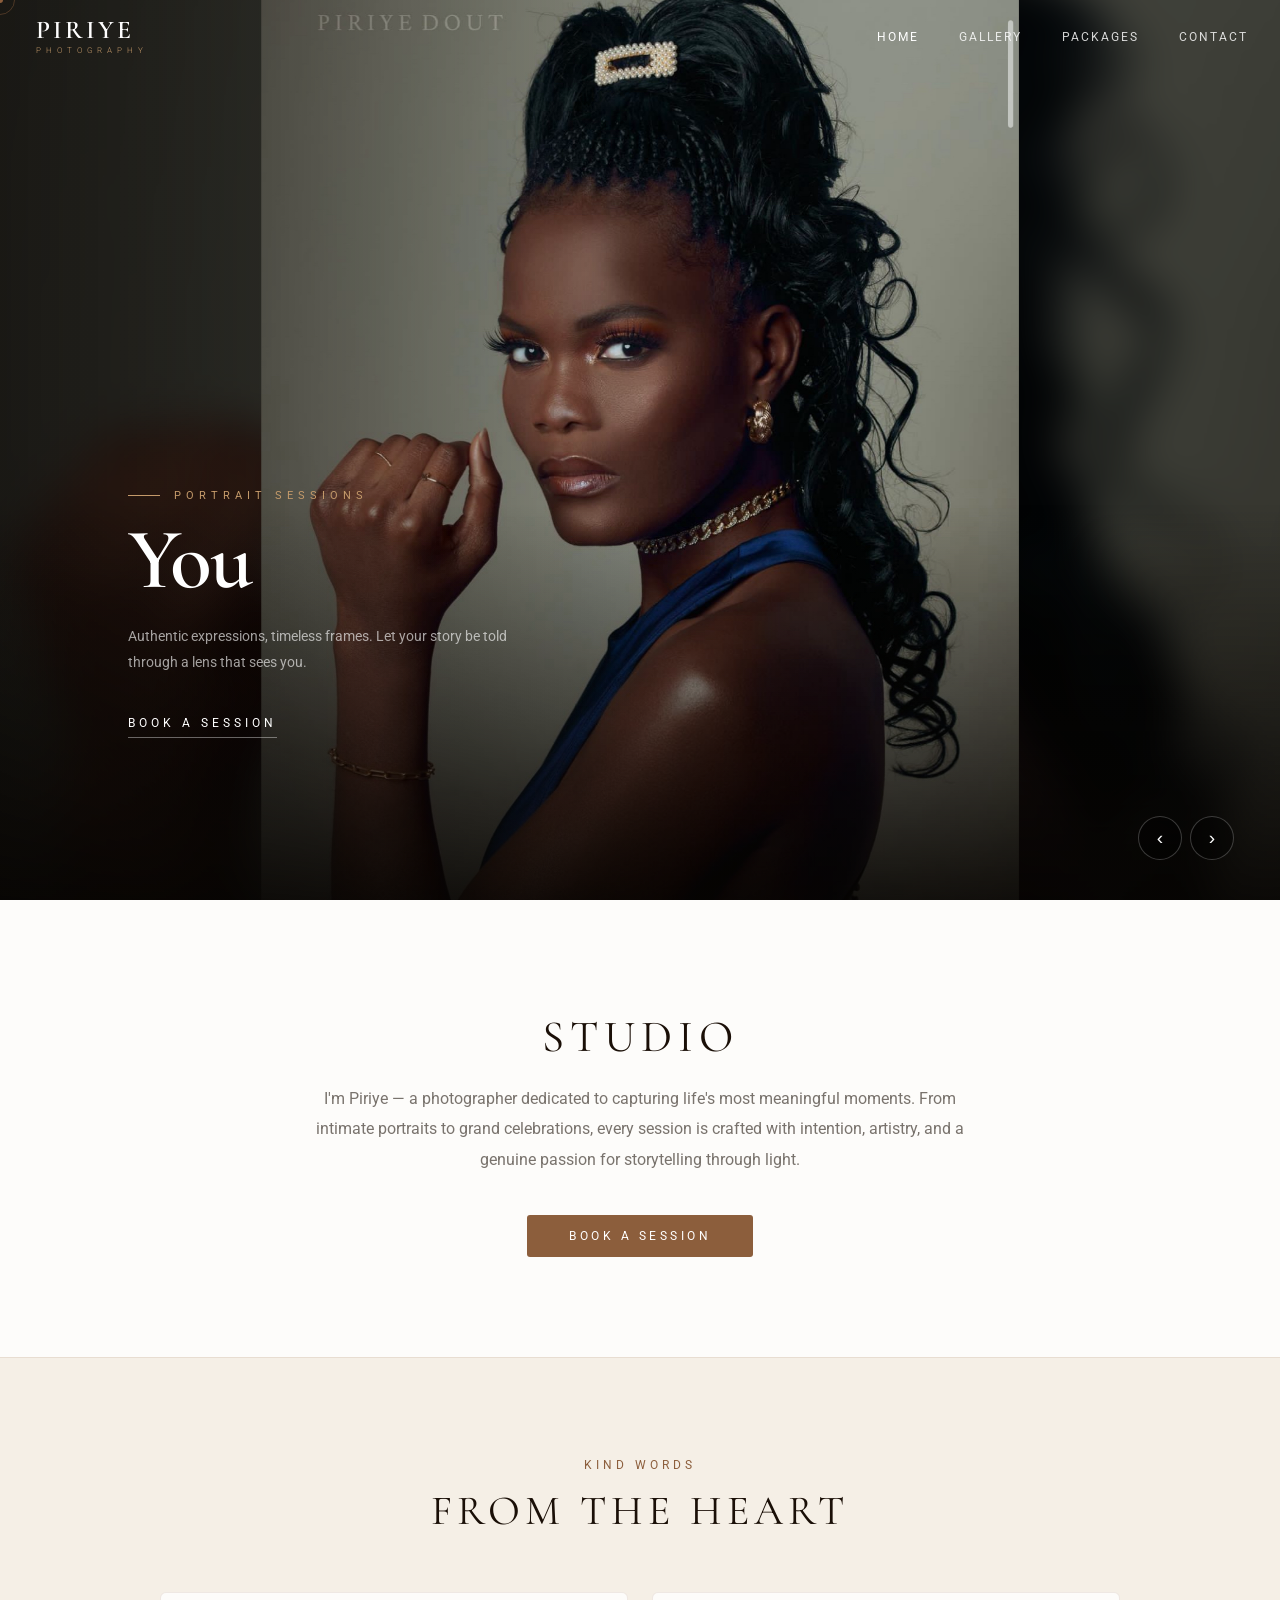
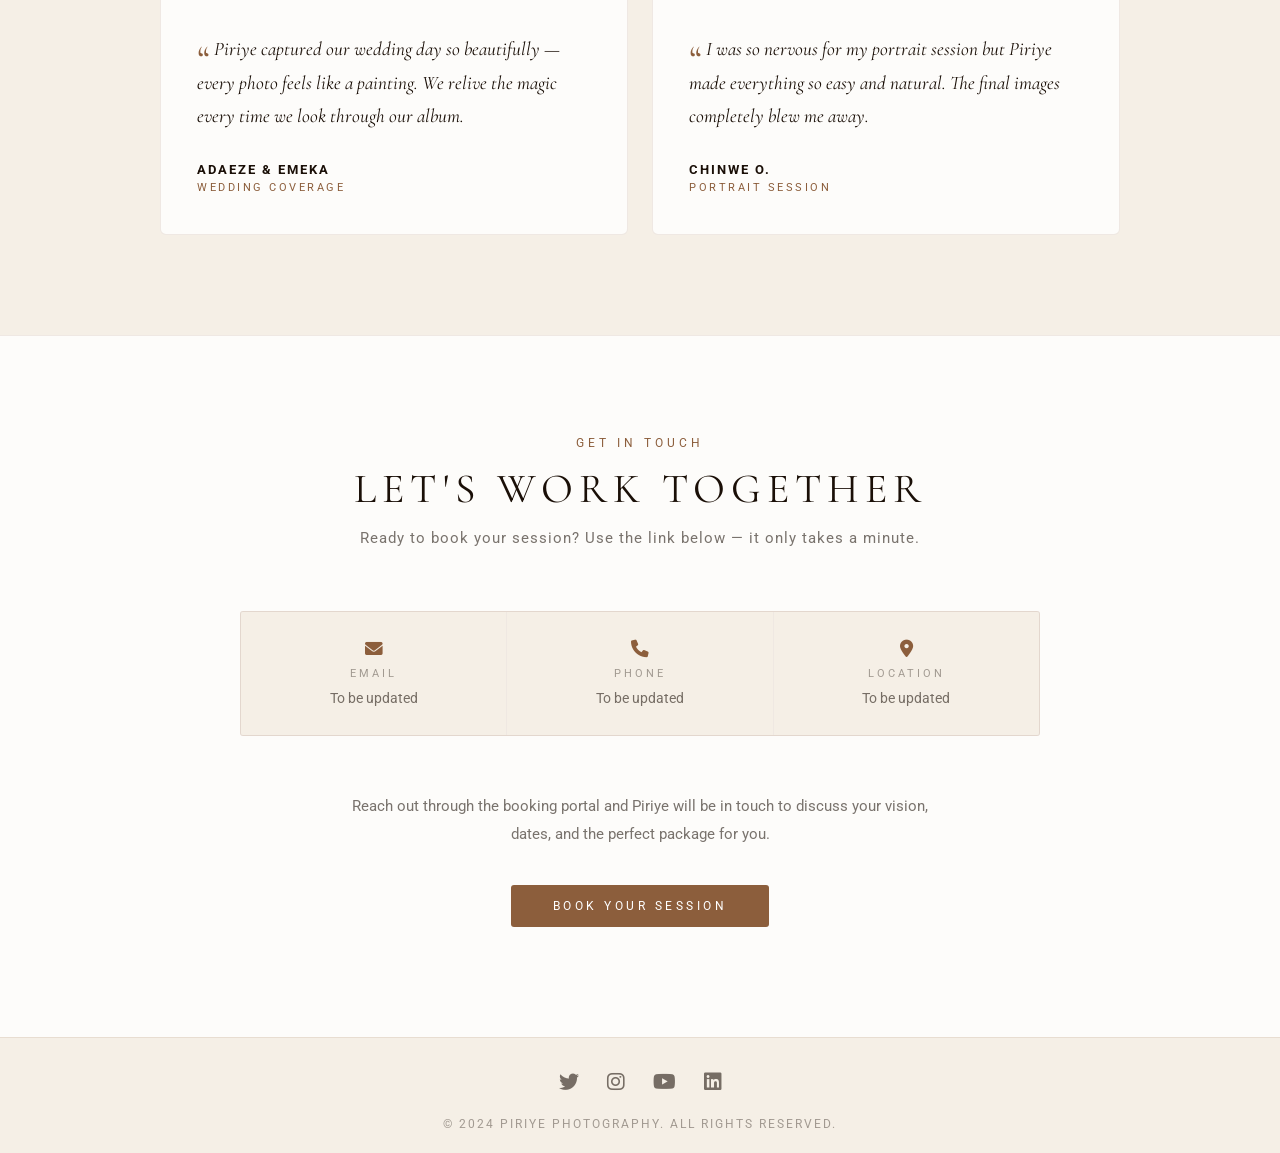
==== index.html @ 3b5cd771 "Slider: visible blurred bg, Ken Burns zoom, smoother cross-dissolve" ====
<!DOCTYPE html>
<html lang="en">
<head>
    <meta charset="UTF-8">
    <meta name="viewport" content="width=device-width, initial-scale=1.0">
    <title>Piriye Photography</title>
    <link rel="preconnect" href="https://fonts.googleapis.com">
    <link rel="stylesheet" href="https://fonts.googleapis.com/css2?family=Cormorant+Garamond:wght@300;400;600&family=Roboto:wght@300;400;700&display=swap">
    <link rel="stylesheet" href="https://cdnjs.cloudflare.com/ajax/libs/font-awesome/6.0.0-beta3/css/all.min.css">
    <link rel="stylesheet" href="base.css?v=9">
    <link rel="stylesheet" href="home.css?v=9">
</head>
<body>

    <!-- Premium experience elements -->
    <div id="page-loader" class="page-loader">
        <div class="loader-logo">
            <span class="loader-name">Piriye</span>
            <span class="loader-tagline">Photography</span>
        </div>
        <div class="loader-line"><div class="loader-line-fill"></div></div>
    </div>
    <div id="cursor-dot" class="cursor-dot"></div>
    <div id="cursor-ring" class="cursor-ring"></div>
    <div id="scroll-progress" class="scroll-progress"></div>

    <!-- Navbar -->
    <nav class="navbar" id="navbar">
        <ul class="sidebar">
            <li><a href="#" id="close-sidebar"><svg xmlns="http://www.w3.org/2000/svg" height="22px" viewBox="0 -960 960 960" width="22px" fill="currentColor"><path d="m256-200-56-56 224-224-224-224 56-56 224 224 224-224 56 56-224 224 224 224-56 56-224-224-224 224Z"/></svg></a></li>
            <li><a href="index.html">Home</a></li>
            <li><a href="gallery.html">Gallery</a></li>
            <li><a href="investment.html">Packages</a></li>
            <li><a href="#contact">Contact</a></li>
        </ul>
        <ul>
            <li>
                <a href="index.html" class="nav-logo">
                    <span class="logo-name">Piriye</span>
                    <span class="logo-sub">Photography</span>
                </a>
            </li>
            <li class="hideOnMobile"><a href="index.html" class="active-link">Home</a></li>
            <li class="hideOnMobile"><a href="gallery.html">Gallery</a></li>
            <li class="hideOnMobile"><a href="investment.html">Packages</a></li>
            <li class="hideOnMobile"><a href="#contact">Contact</a></li>
            <li class="menu-button">
                <a href="#" id="toggle-sidebar"><svg xmlns="http://www.w3.org/2000/svg" height="22px" viewBox="0 -960 960 960" width="22px" fill="currentColor"><path d="M120-240v-80h720v80H120Zm0-200v-80h720v80H120Zm0-200v-80h720v80H120Z"/></svg></a>
            </li>
        </ul>
    </nav>

    <!-- Hero Slider -->
    <div class="slider">
        <div class="list">

            <div class="item active">
                <img src="media/Piriye Shot.png" alt="Portrait Photography">
                <div class="content">
                    <span class="slide-tag">Portrait Sessions</span>
                    <h2>You</h2>
                    <p class="slide-desc">Authentic expressions, timeless frames. Let your story be told through a lens that sees you.</p>
                    <a href="https://piriyeco.hbportal.co/public/book-now/1-booknow" target="_blank" class="slide-cta">Book a Session</a>
                </div>
            </div>

            <div class="item">
                <img src="media/Piriye Shot.png" alt="Wedding Photography">
                <div class="content">
                    <span class="slide-tag">Wedding Coverage</span>
                    <h2>Love</h2>
                    <p class="slide-desc">Your love story, beautifully preserved. Every glance, every tear, every laugh — forever yours.</p>
                    <a href="https://piriyeco.hbportal.co/public/book-now/1-booknow" target="_blank" class="slide-cta">View Packages</a>
                </div>
            </div>

            <div class="item">
                <img src="media/Piriye Shot.png" alt="Engagement Photography">
                <div class="content">
                    <span class="slide-tag">Engagement Shoots</span>
                    <h2>Us</h2>
                    <p class="slide-desc">Celebrate your next chapter before the big day with a shoot that captures your connection.</p>
                    <a href="https://piriyeco.hbportal.co/public/book-now/1-booknow" target="_blank" class="slide-cta">View Packages</a>
                </div>
            </div>

            <div class="item">
                <img src="media/doyin-birthday.jpg" alt="Event Photography">
                <div class="content">
                    <span class="slide-tag">Event Coverage</span>
                    <h2>Live</h2>
                    <p class="slide-desc">Every special moment captured and preserved. Relive the energy of your most important events.</p>
                    <a href="https://piriyeco.hbportal.co/public/book-now/1-booknow" target="_blank" class="slide-cta">View Packages</a>
                </div>
            </div>

            <div class="item">
                <img src="media/Piriye Shot.png" alt="Content Creation">
                <div class="content">
                    <span class="slide-tag">Content Creation</span>
                    <h2>Create</h2>
                    <p class="slide-desc">Elevate your brand with stunning visuals that stop the scroll and tell your story.</p>
                    <a href="https://piriyeco.hbportal.co/public/book-now/1-booknow" target="_blank" class="slide-cta">View Packages</a>
                </div>
            </div>

        </div>

        <div class="arrows">
            <button id="prev">&#8249;</button>
            <button id="next">&#8250;</button>
        </div>
    </div>

    <!-- Intro Section -->
    <section class="intro-section">
        <div class="intro-content reveal">
            <h1>Studio</h1>
            <p>
                I'm Piriye — a photographer dedicated to capturing life's most meaningful moments.
                From intimate portraits to grand celebrations, every session is crafted with intention,
                artistry, and a genuine passion for storytelling through light.
            </p>
            <a href="https://piriyeco.hbportal.co/public/book-now/1-booknow" target="_blank" class="cta-btn">Book a Session</a>
        </div>
    </section>

    <!-- Testimonials -->
    <section class="testimonials-section">
        <span class="section-label">Kind Words</span>
        <h2>From the Heart</h2>
        <div class="testimonials-grid">
            <blockquote class="testimonial-card reveal" data-delay="0">
                <p>Piriye captured our wedding day so beautifully — every photo feels like a painting. We relive the magic every time we look through our album.</p>
                <footer>
                    <span class="t-name">Adaeze &amp; Emeka</span>
                    <span class="t-type">Wedding Coverage</span>
                </footer>
            </blockquote>
            <blockquote class="testimonial-card reveal" data-delay="0.12">
                <p>I was so nervous for my portrait session but Piriye made everything so easy and natural. The final images completely blew me away.</p>
                <footer>
                    <span class="t-name">Chinwe O.</span>
                    <span class="t-type">Portrait Session</span>
                </footer>
            </blockquote>
        </div>
    </section>

    <!-- Contact / Booking Section -->
    <section id="contact">
        <div class="contact-header reveal">
            <span class="section-label">Get in touch</span>
            <h2>Let's Work Together</h2>
            <p>Ready to book your session? Use the link below — it only takes a minute.</p>
        </div>

        <div class="contact-info-row">
            <div class="contact-info-card reveal" data-delay="0">
                <i class="fas fa-envelope"></i>
                <h4>Email</h4>
                <p>To be updated</p>
            </div>
            <div class="contact-info-card reveal" data-delay="0.1">
                <i class="fas fa-phone"></i>
                <h4>Phone</h4>
                <p>To be updated</p>
            </div>
            <div class="contact-info-card reveal" data-delay="0.2">
                <i class="fas fa-map-marker-alt"></i>
                <h4>Location</h4>
                <p>To be updated</p>
            </div>
        </div>

        <div class="booking-cta reveal" data-delay="0.1">
            <p>Reach out through the booking portal and Piriye will be in touch to discuss your vision, dates, and the perfect package for you.</p>
            <a href="https://piriyeco.hbportal.co/public/book-now/1-booknow" target="_blank" class="cta-btn">Book Your Session</a>
        </div>
    </section>

    <!-- Footer -->
    <div class="footer-container">
        <div class="social-media">
            <a href="https://twitter.com" target="_blank" class="social-icon"><i class="fab fa-twitter"></i></a>
            <a href="https://instagram.com" target="_blank" class="social-icon"><i class="fab fa-instagram"></i></a>
            <a href="https://youtube.com" target="_blank" class="social-icon"><i class="fab fa-youtube"></i></a>
            <a href="https://linkedin.com" target="_blank" class="social-icon"><i class="fab fa-linkedin"></i></a>
        </div>
        <p>&copy; 2024 Piriye Photography. All rights reserved.</p>
    </div>

    <a href="#" class="back-to-top" id="back-to-top"><i class="fas fa-chevron-up"></i></a>

    <script src="script.js"></script>
    <script src="experience.js?v=2"></script>
    <script>
        document.getElementById('toggle-sidebar').addEventListener('click', () => {
            document.querySelector('.sidebar').style.display = 'flex';
        });
        document.getElementById('close-sidebar').addEventListener('click', () => {
            document.querySelector('.sidebar').style.display = 'none';
        });
    </script>
</body>
</html>
---- base.css ----
/* ══════════════════════════════════════
   BASE.CSS — Piriye Photography
   Shared design system for all pages
   ══════════════════════════════════════ */

:root {
  --bg:            #FDFCFA;
  --bg-raised:     #F5EFE6;
  --bg-surface:    #EDE4D4;
  --accent:        #8C5E3C;
  --accent-light:  #C49A6A;
  --accent-glow:   rgba(140, 94, 60, 0.10);
  --accent-border: rgba(140, 94, 60, 0.28);
  --accent-hover:  rgba(140, 94, 60, 0.14);
  --text:          #1A0F07;
  --text-muted:    rgba(26, 15, 7, 0.58);
  --text-dim:      rgba(26, 15, 7, 0.38);
  --border-subtle: rgba(140, 94, 60, 0.12);
  --font-body:     'Roboto', sans-serif;
  --font-head:     'Cormorant Garamond', Georgia, serif;
  --nav-h:         72px;
  --radius:        3px;
  --transition:    0.25s ease;
}

/* ── Reset ── */
*, *::before, *::after { box-sizing: border-box; }

body {
  margin: 0;
  padding: 0;
  font-family: var(--font-body);
  background-color: var(--bg);
  color: var(--text);
  min-height: 100vh;
  overflow-x: hidden;
}

/* ── Typography ── */
h1, h2 {
  font-family: var(--font-head);
  font-weight: 400;
  letter-spacing: 0.04em;
  color: var(--text);
  margin: 0;
}

h3, h4 {
  font-family: var(--font-body);
  font-weight: 700;
  color: var(--text);
  margin: 0;
}

/* ── Navbar ── */
.navbar {
  display: flex;
  align-items: center;
  justify-content: space-between;
  position: fixed;
  top: 0;
  left: 0;
  right: 0;
  height: var(--nav-h);
  z-index: 1000;
  padding: 0 12px;
  transition: background var(--transition), box-shadow var(--transition);
}

/* Transparent by default (home hero) — cream on scroll or inner pages */
.navbar.dark,
.navbar.scrolled {
  background: rgba(253, 252, 250, 0.96);
  backdrop-filter: blur(14px);
  -webkit-backdrop-filter: blur(14px);
  box-shadow: 0 1px 0 var(--border-subtle);
}

nav ul {
  list-style: none;
  margin: 0;
  padding: 0;
  display: flex;
  align-items: center;
  width: 100%;
  justify-content: flex-end;
}

nav li {
  height: var(--nav-h);
  display: flex;
  align-items: center;
}

nav li:first-child {
  margin-right: auto;
}

/* Nav links: white over hero, dark on cream navbar */
nav a {
  display: flex;
  align-items: center;
  height: var(--nav-h);
  padding: 0 20px;
  text-decoration: none;
  color: rgba(255, 255, 255, 0.82);
  font-size: 0.78em;
  letter-spacing: 2px;
  text-transform: uppercase;
  transition: color var(--transition);
}

nav a:hover,
nav a.active-link {
  color: white;
}

.navbar.dark a,
.navbar.scrolled a {
  color: rgba(26, 15, 7, 0.60);
}

.navbar.dark a:hover,
.navbar.dark a.active-link,
.navbar.scrolled a:hover,
.navbar.scrolled a.active-link {
  color: var(--accent);
}

/* Logo — white over hero, dark on cream */
.nav-logo {
  display: flex !important;
  flex-direction: column !important;
  align-items: flex-start !important;
  height: var(--nav-h) !important;
  justify-content: center !important;
  padding: 0 24px !important;
  text-transform: none !important;
  letter-spacing: 0 !important;
  color: white !important;
  font-size: 1rem !important;
}

.navbar.dark .nav-logo,
.navbar.scrolled .nav-logo {
  color: var(--text) !important;
}

.nav-logo:hover {
  color: white !important;
}

.navbar.dark .nav-logo:hover,
.navbar.scrolled .nav-logo:hover {
  color: var(--text) !important;
}

.logo-name {
  font-family: var(--font-head);
  font-size: 1.6em;
  font-weight: 600;
  letter-spacing: 3px;
  text-transform: uppercase;
  line-height: 1;
  color: inherit;
}

.logo-sub {
  font-family: var(--font-body);
  font-size: 0.52em;
  letter-spacing: 5px;
  text-transform: uppercase;
  color: var(--accent-light);
  margin-top: 3px;
  font-weight: 300;
}

.navbar.dark .logo-sub,
.navbar.scrolled .logo-sub {
  color: var(--accent);
}

/* Hamburger: white over hero, dark on cream */
.menu-button a { color: rgba(255, 255, 255, 0.85); }
.navbar.dark .menu-button a,
.navbar.scrolled .menu-button a { color: var(--text); }

/* ── Mobile Sidebar ── */
.sidebar {
  position: fixed;
  top: 0;
  right: 0;
  height: 100vh;
  width: 260px;
  z-index: 1999;
  background: rgba(253, 252, 250, 0.98);
  backdrop-filter: blur(20px);
  -webkit-backdrop-filter: blur(20px);
  border-left: 1px solid var(--border-subtle);
  display: none;
  flex-direction: column;
  align-items: flex-start;
  justify-content: flex-start;
  padding-top: 8px;
}

.sidebar li {
  width: 100%;
  height: auto;
}

/* Sidebar links always dark (cream bg) */
.navbar .sidebar a {
  height: 54px;
  width: 100%;
  border-bottom: 1px solid var(--border-subtle);
  font-size: 0.82em;
  color: rgba(26, 15, 7, 0.65) !important;
}

.navbar .sidebar a:hover {
  color: var(--accent) !important;
}

.menu-button { display: none; }

@media (max-width: 800px) {
  .hideOnMobile { display: none; }
  .menu-button { display: flex; }
}

@media (max-width: 420px) {
  .sidebar { width: 100%; }
}

/* ── Footer ── */
.footer-container {
  display: flex;
  flex-direction: column;
  align-items: center;
  padding: 32px 20px 22px;
  background: var(--bg-raised);
  border-top: 1px solid var(--border-subtle);
  text-align: center;
}

.social-media {
  display: flex;
  gap: 28px;
  margin-bottom: 22px;
}

.social-icon {
  color: var(--text-muted);
  font-size: 1.25em;
  text-decoration: none;
  transition: color var(--transition), transform var(--transition);
}

.social-icon:hover {
  color: var(--accent);
  transform: translateY(-3px);
}

.footer-container > p {
  color: var(--text-dim);
  font-size: 0.78em;
  letter-spacing: 2px;
  text-transform: uppercase;
  margin: 0;
}

/* ── Back to Top ── */
.back-to-top {
  position: fixed;
  bottom: 28px;
  right: 28px;
  width: 42px;
  height: 42px;
  background: var(--accent);
  color: white;
  border-radius: 50%;
  display: flex;
  align-items: center;
  justify-content: center;
  font-size: 0.9em;
  text-decoration: none;
  opacity: 0;
  visibility: hidden;
  transition: opacity var(--transition), visibility var(--transition), background var(--transition), transform var(--transition);
  z-index: 500;
}

.back-to-top.show {
  opacity: 1;
  visibility: visible;
}

.back-to-top:hover {
  background: #6B4428;
  transform: translateY(-3px);
}

/* ── CTA Button ── */
.cta-btn {
  display: inline-block;
  padding: 14px 42px;
  background: var(--accent);
  color: white;
  text-decoration: none;
  font-family: var(--font-body);
  font-size: 0.75em;
  letter-spacing: 3.5px;
  text-transform: uppercase;
  border-radius: var(--radius);
  transition: background var(--transition), transform var(--transition);
  border: none;
  cursor: pointer;
}

.cta-btn:hover {
  background: #6B4428;
  transform: translateY(-2px);
}

/* ══════════════════════════════════════
   PREMIUM EXPERIENCE STYLES
   ══════════════════════════════════════ */

/* ── Page Loader ── */
.page-loader {
  position: fixed;
  inset: 0;
  background: var(--bg);
  z-index: 99999;
  display: flex;
  flex-direction: column;
  align-items: center;
  justify-content: center;
  gap: 22px;
  transition: opacity 0.6s ease, visibility 0.6s ease;
}

.page-loader.done {
  opacity: 0;
  visibility: hidden;
}

.loader-logo {
  display: flex;
  flex-direction: column;
  align-items: center;
  gap: 7px;
}

.loader-name {
  font-family: var(--font-head);
  font-size: 2.4em;
  font-weight: 600;
  letter-spacing: 8px;
  text-transform: uppercase;
  color: var(--text);
  opacity: 0;
  animation: loaderFade 0.5s ease forwards;
}

.loader-tagline {
  font-family: var(--font-body);
  font-size: 0.6em;
  letter-spacing: 8px;
  text-transform: uppercase;
  color: var(--accent);
  font-weight: 300;
  opacity: 0;
  animation: loaderFade 0.5s ease 0.12s forwards;
}

.loader-line {
  width: 56px;
  height: 1px;
  background: var(--border-subtle);
  overflow: hidden;
}

.loader-line-fill {
  height: 100%;
  width: 0;
  background: var(--accent);
  animation: loaderFill 0.45s ease 0.15s forwards;
}

@keyframes loaderFade {
  to { opacity: 1; }
}

@keyframes loaderFill {
  to { width: 100%; }
}

/* ── Scroll Progress Bar ── */
.scroll-progress {
  position: fixed;
  top: 0;
  left: 0;
  right: 0;
  height: 2px;
  background: var(--accent);
  transform-origin: left;
  transform: scaleX(0);
  z-index: 10001;
  pointer-events: none;
}

/* ── Custom Cursor ── */
@media (pointer: fine) {
  body { cursor: none; }
}

.cursor-dot,
.cursor-ring {
  position: fixed;
  top: 0;
  left: 0;
  border-radius: 50%;
  pointer-events: none;
  display: none;
  transform: translate(-50%, -50%);
}

@media (pointer: fine) {
  .cursor-dot,
  .cursor-ring { display: block; }
}

.cursor-dot {
  width: 6px;
  height: 6px;
  background: var(--accent);
  z-index: 99991;
  transition: opacity 0.2s ease;
}

.cursor-dot.dimmed { opacity: 0; }

.cursor-ring {
  width: 30px;
  height: 30px;
  border: 1.5px solid var(--accent);
  opacity: 0.45;
  z-index: 99990;
  transition: width 0.3s ease, height 0.3s ease, opacity 0.3s ease;
}

.cursor-ring.expanded {
  width: 52px;
  height: 52px;
  opacity: 0.25;
}

/* ── Scroll Reveal ── */
.reveal {
  opacity: 0;
  transform: translateY(26px);
  transition: opacity 0.75s ease, transform 0.75s ease;
}

.reveal.visible {
  opacity: 1;
  transform: translateY(0);
}

/* Hero content fade-in after loader (inner pages) */
.page-ready .hero-fade {
  opacity: 1;
  transform: translateY(0);
}

.hero-fade {
  opacity: 0;
  transform: translateY(16px);
  transition: opacity 0.7s ease, transform 0.7s ease;
}

.hero-fade:nth-child(2) { transition-delay: 0.1s; }
.hero-fade:nth-child(3) { transition-delay: 0.2s; }

/* Reduced motion overrides */
@media (prefers-reduced-motion: reduce) {
  .reveal, .reveal.visible,
  .hero-fade, .page-ready .hero-fade {
    opacity: 1;
    transform: none;
    transition: none;
    animation: none;
  }
  .page-loader { display: none !important; }
  .cursor-dot, .cursor-ring { display: none !important; }
  body { cursor: auto !important; }
}

/* ── Section Label ── */
.section-label {
  display: block;
  font-size: 0.72em;
  letter-spacing: 4px;
  text-transform: uppercase;
  color: var(--accent);
  margin-bottom: 14px;
}
---- home.css ----
/* ══════════════════════════════════════
   HOME.CSS — page-specific styles only
   Requires base.css to be loaded first
   ══════════════════════════════════════ */

/* ── Hero Slider ── */
.slider {
  position: relative;
  height: 100vh;
  background: #111;
}

.slider .list .item {
  position: absolute;
  inset: 0;
  overflow: hidden;
  opacity: 0;
  transition: opacity 1.1s ease;
  background: #100a06;
}

/* Blurred background — filled from JS via --slide-img custom property */
.slider .list .item::before {
  content: '';
  position: absolute;
  inset: -6%;
  background: var(--slide-img, none) center / cover no-repeat;
  filter: blur(22px) brightness(0.45) saturate(1.2);
  z-index: 0;
}

.slider .list .item img {
  width: 100%;
  height: 100%;
  object-fit: contain;    /* show full photo — no cropping */
  object-position: center center;
  position: relative;
  z-index: 1;
}

/* Gradient over the image for text legibility */
.slider .list .item::after {
  content: '';
  position: absolute;
  inset: 0;
  background:
    linear-gradient(to top,  rgba(6,4,2,0.88) 0%,  rgba(6,4,2,0)    44%),
    linear-gradient(to right, rgba(6,4,2,0.60) 0%, rgba(6,4,2,0)    52%);
  z-index: 2;
  pointer-events: none;
}

.slider .list .item.active {
  opacity: 1;
  z-index: 10;
}

/* Ken Burns: slow zoom on the active slide's image */
.slider .list .item.active img {
  animation: kenBurns 7s ease-in-out forwards;
}

@keyframes kenBurns {
  from { transform: scale(1);    }
  to   { transform: scale(1.07); }
}

/* Slide content — above the gradient */
.slider .list .item .content {
  position: absolute;
  bottom: 18%;
  left: 10%;
  width: 560px;
  max-width: 80%;
  z-index: 3;
}

.slide-tag {
  display: flex;
  align-items: center;
  gap: 14px;
  font-size: 0.68em;
  letter-spacing: 5px;
  text-transform: uppercase;
  color: var(--accent-light);
  margin-bottom: 18px;
}

.slide-tag::before {
  content: '';
  display: block;
  width: 32px;
  height: 1px;
  background: var(--accent-light);
  flex-shrink: 0;
}

.slider .list .item .content h2 {
  font-family: var(--font-head);
  font-size: 86px;
  font-weight: 600;
  letter-spacing: -2px;
  line-height: 0.95;
  margin: 0 0 22px;
  color: #fff;
}

.slide-desc {
  font-size: 0.9em;
  line-height: 1.8;
  color: rgba(255, 255, 255, 0.62);
  max-width: 400px;
  margin-bottom: 36px;
}

.slide-cta {
  display: inline-block;
  padding: 0 0 7px;
  border: none;
  border-bottom: 1px solid rgba(255, 255, 255, 0.38);
  color: #fff;
  text-decoration: none;
  font-size: 0.72em;
  letter-spacing: 4px;
  text-transform: uppercase;
  transition: border-color var(--transition), color var(--transition);
  background: transparent;
}

.slide-cta:hover {
  border-bottom-color: rgba(255, 255, 255, 0.85);
  background: transparent;
}

/* Slide animations */
@keyframes slideUp {
  to {
    transform: translateY(0);
    filter: blur(0);
    opacity: 1;
  }
}

.slider .list .item.active .slide-tag,
.slider .list .item.active h2,
.slider .list .item.active .slide-desc,
.slider .list .item.active .slide-cta {
  transform: translateY(22px);
  filter: blur(8px);
  opacity: 0;
  animation: slideUp 0.6s ease forwards;
}

.slider .list .item.active .slide-tag  { animation-delay: 0.30s; }
.slider .list .item.active h2          { animation-delay: 0.52s; }
.slider .list .item.active .slide-desc { animation-delay: 0.70s; }
.slider .list .item.active .slide-cta  { animation-delay: 0.86s; }

/* Arrows */
.arrows {
  position: absolute;
  bottom: 40px;
  right: 46px;
  z-index: 100;
  display: flex;
  gap: 8px;
}

.arrows button {
  width: 44px;
  height: 44px;
  border-radius: 50%;
  border: 1px solid rgba(255, 255, 255, 0.22);
  background: rgba(0, 0, 0, 0.35);
  color: #fff;
  font-size: 1.2em;
  cursor: pointer;
  transition: background var(--transition), border-color var(--transition);
  display: flex;
  align-items: center;
  justify-content: center;
}

.arrows button:hover {
  background: rgba(255, 255, 255, 0.15);
  border-color: rgba(255, 255, 255, 0.7);
}

@media (max-width: 680px) {
  .slider .list .item .content { left: 6%; bottom: 16%; }
  .slider .list .item .content h2 { font-size: 48px; }
  .arrows { bottom: 22px; right: 20px; }
}

/* ── Intro Section ── */
.intro-section {
  padding: 110px 24px 100px;
  text-align: center;
  background: var(--bg);
}

.intro-content {
  max-width: 680px;
  margin: 0 auto;
}

.intro-content h1 {
  font-size: 2.8em;
  font-weight: 400;
  letter-spacing: 6px;
  text-transform: uppercase;
  margin-bottom: 20px;
  color: var(--text);
}

.intro-content p {
  font-size: 1em;
  line-height: 1.9;
  color: var(--text-muted);
  margin-bottom: 40px;
}

/* ── Testimonials ── */
.testimonials-section {
  padding: 100px 24px;
  text-align: center;
  background: var(--bg-raised);
  border-top: 1px solid var(--border-subtle);
}

.testimonials-section h2 {
  font-size: 2.6em;
  font-weight: 400;
  letter-spacing: 5px;
  text-transform: uppercase;
  margin-bottom: 56px;
}

.testimonials-grid {
  display: grid;
  grid-template-columns: 1fr 1fr;
  gap: 24px;
  max-width: 960px;
  margin: 0 auto;
}

.testimonial-card {
  background: var(--bg);
  border: 1px solid var(--border-subtle);
  border-radius: 6px;
  padding: 40px 36px;
  text-align: left;
  margin: 0;
}

.testimonial-card p {
  font-family: var(--font-head);
  font-size: 1.2em;
  font-weight: 400;
  line-height: 1.75;
  color: var(--text);
  margin: 0 0 28px;
  font-style: italic;
}

.testimonial-card p::before {
  content: '\201C';
  color: var(--accent);
  font-size: 2em;
  line-height: 0;
  vertical-align: -0.4em;
  margin-right: 4px;
  font-style: normal;
}

.testimonial-card footer {
  display: flex;
  flex-direction: column;
  gap: 4px;
}

.t-name {
  font-size: 0.8em;
  font-weight: 700;
  letter-spacing: 2px;
  text-transform: uppercase;
  color: var(--text);
}

.t-type {
  font-size: 0.7em;
  letter-spacing: 2.5px;
  text-transform: uppercase;
  color: var(--accent);
}

@media (max-width: 700px) {
  .testimonials-grid { grid-template-columns: 1fr; }
  .testimonials-section { padding: 72px 20px; }
}

/* ── Contact Section ── */
#contact {
  padding: 100px 40px 110px;
  background: var(--bg);
  border-top: 1px solid var(--border-subtle);
}

.contact-header {
  text-align: center;
  margin-bottom: 64px;
}

.contact-header h2 {
  font-size: 2.6em;
  font-weight: 400;
  letter-spacing: 6px;
  text-transform: uppercase;
  margin-bottom: 14px;
}

.contact-header p {
  color: var(--text-muted);
  font-size: 0.92em;
  letter-spacing: 1px;
}

/* Info row */
.contact-info-row {
  display: grid;
  grid-template-columns: repeat(3, 1fr);
  gap: 1px;
  background: var(--border-subtle);
  border: 1px solid var(--border-subtle);
  border-radius: var(--radius);
  overflow: hidden;
  max-width: 800px;
  margin: 0 auto 56px;
}

.contact-info-card {
  background: var(--bg-raised);
  padding: 28px 24px;
  display: flex;
  flex-direction: column;
  align-items: center;
  text-align: center;
  gap: 10px;
}

.contact-info-card i {
  font-size: 1.1em;
  color: var(--accent);
}

.contact-info-card h4 {
  font-size: 0.68em;
  letter-spacing: 3px;
  text-transform: uppercase;
  color: var(--text-dim);
  font-weight: 400;
}

.contact-info-card p {
  font-size: 0.9em;
  color: var(--text-muted);
  margin: 0;
}

/* Booking CTA */
.booking-cta {
  max-width: 600px;
  margin: 0 auto;
  text-align: center;
}

.booking-cta p {
  color: var(--text-muted);
  font-size: 0.95em;
  line-height: 1.85;
  margin-bottom: 36px;
}

@media (max-width: 700px) {
  #contact { padding: 72px 20px 80px; }
  .contact-info-row { grid-template-columns: 1fr; }
}
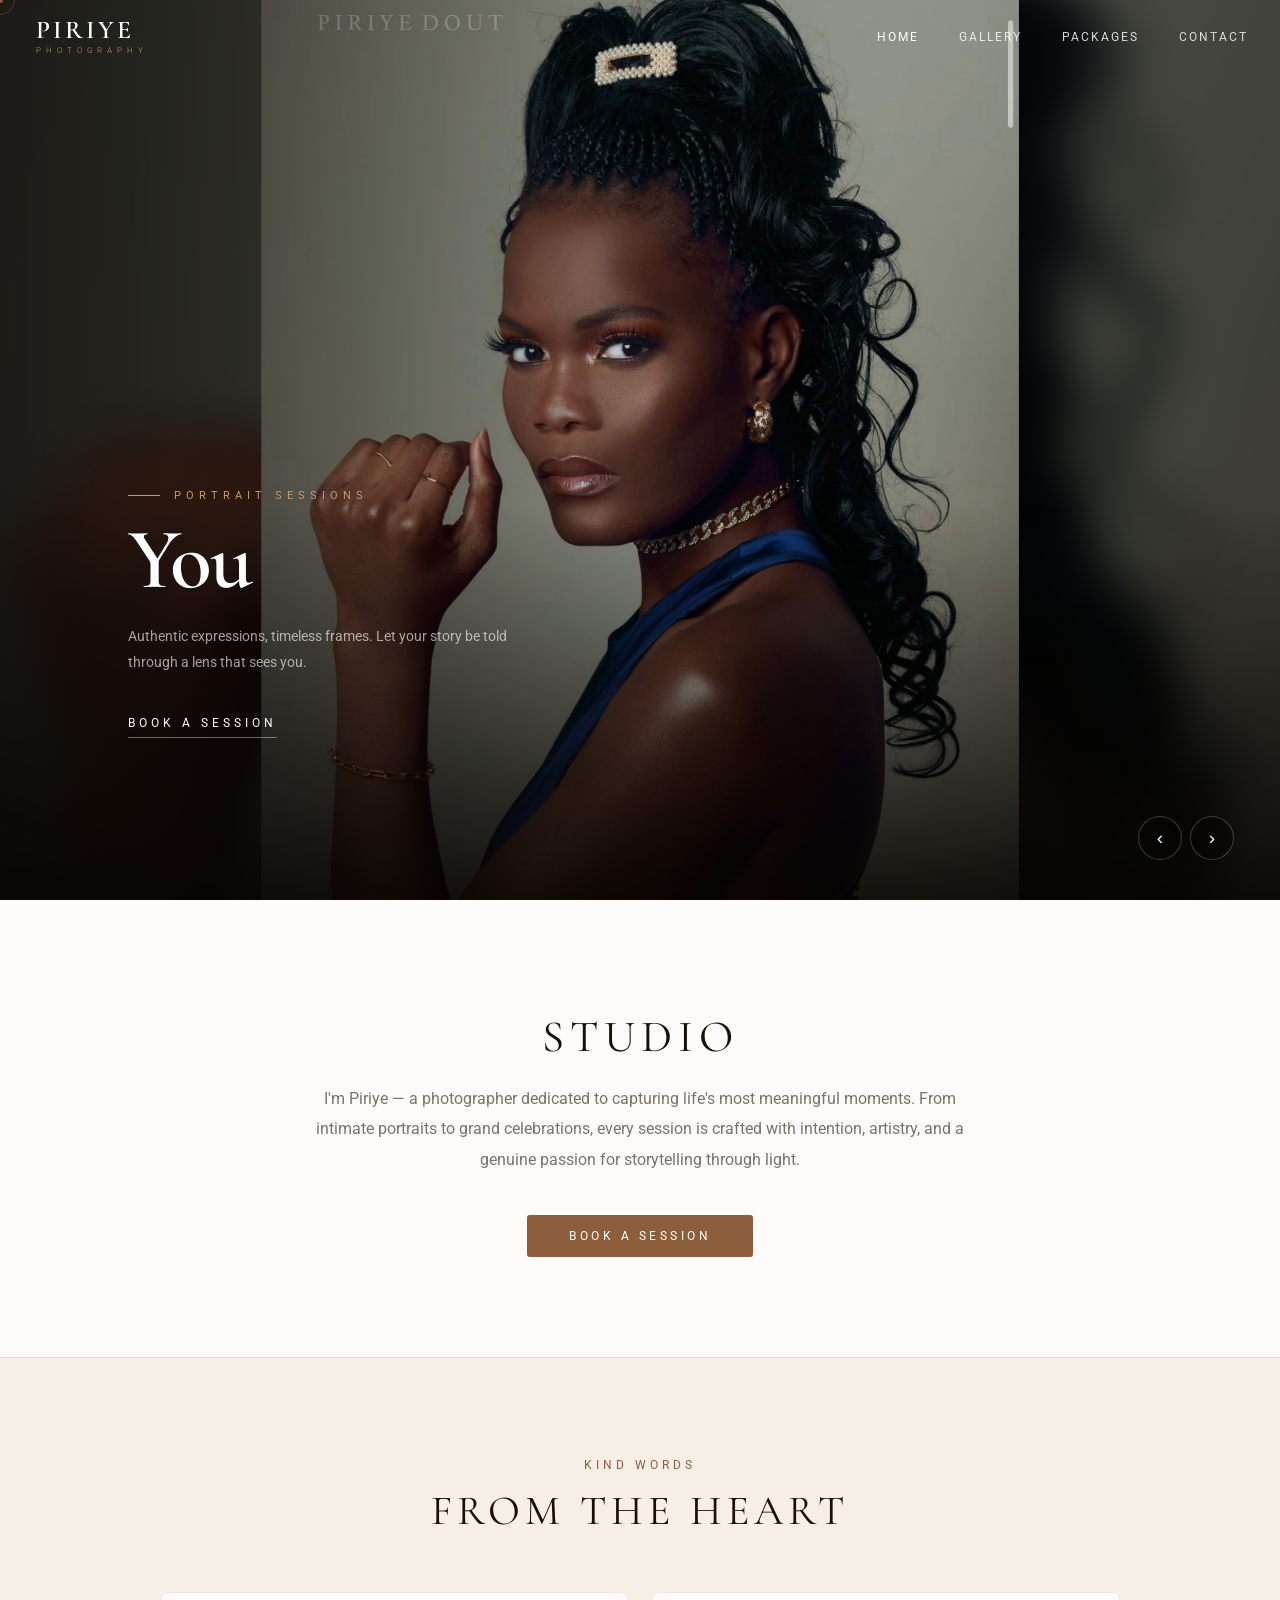
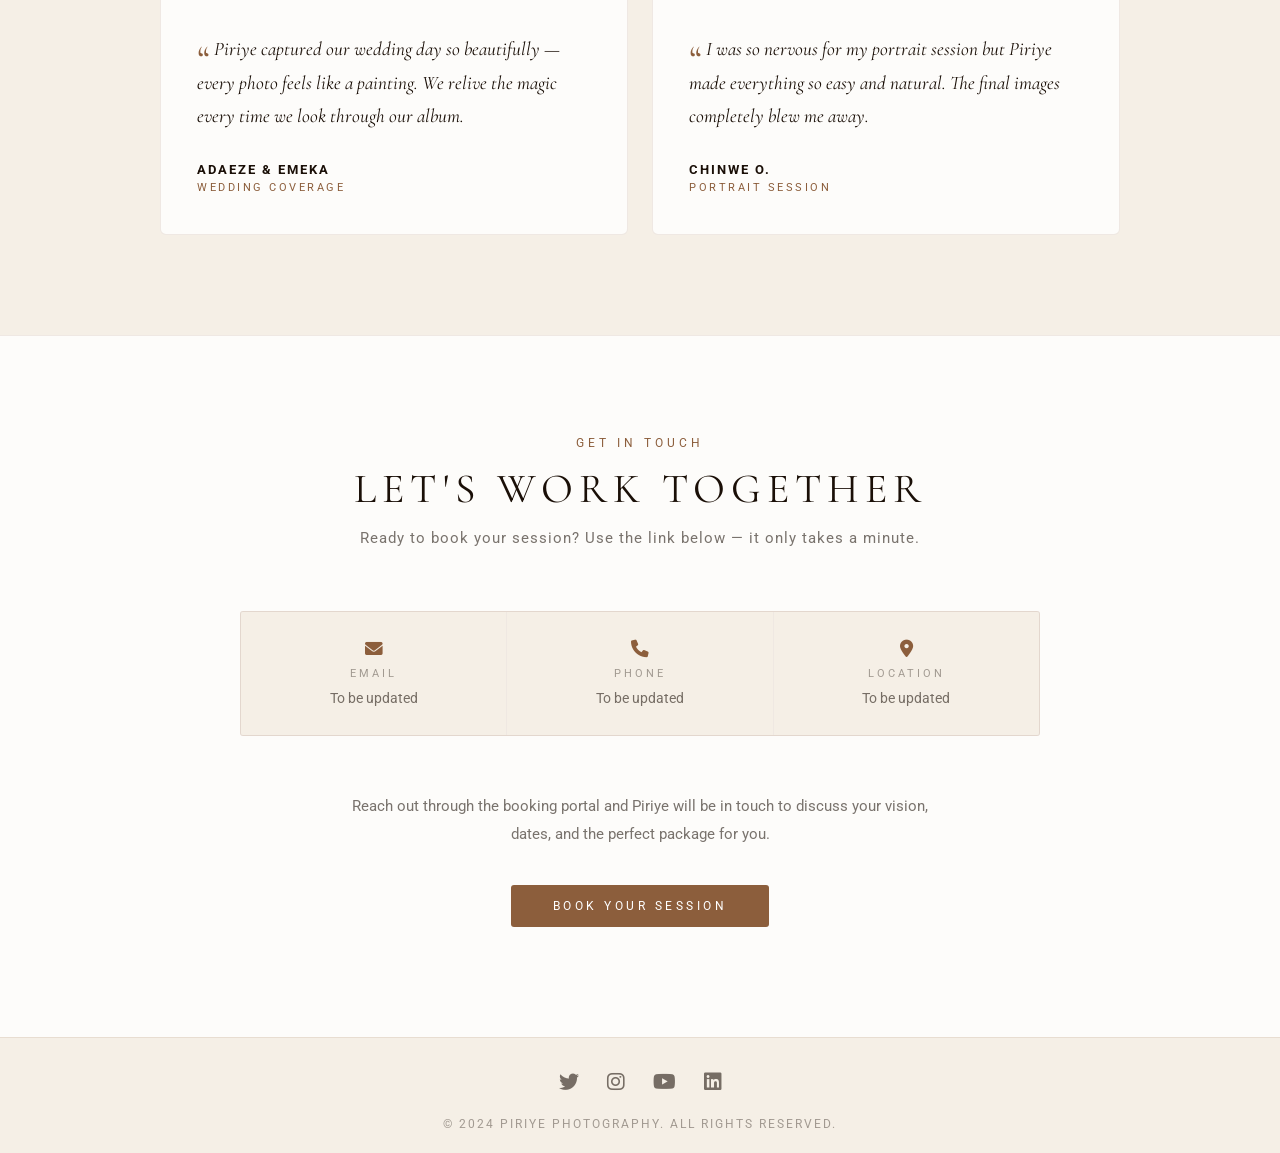
==== commit 7321302d: "Fix slider blur: real div instead of ::before + CSS custom property Replaces the unreliable CSS cust" ====
--- a/index.html
+++ b/index.html
@@ -8,7 +8,7 @@
     <link rel="stylesheet" href="https://fonts.googleapis.com/css2?family=Cormorant+Garamond:wght@300;400;600&family=Roboto:wght@300;400;700&display=swap">
     <link rel="stylesheet" href="https://cdnjs.cloudflare.com/ajax/libs/font-awesome/6.0.0-beta3/css/all.min.css">
     <link rel="stylesheet" href="base.css?v=9">
-    <link rel="stylesheet" href="home.css?v=9">
+    <link rel="stylesheet" href="home.css?v=10">
 </head>
 <body>
 
@@ -55,6 +55,7 @@
         <div class="list">
 
             <div class="item active">
+                <div class="slide-blur"></div>
                 <img src="media/Piriye Shot.png" alt="Portrait Photography">
                 <div class="content">
                     <span class="slide-tag">Portrait Sessions</span>
@@ -65,6 +66,7 @@
             </div>
 
             <div class="item">
+                <div class="slide-blur"></div>
                 <img src="media/Piriye Shot.png" alt="Wedding Photography">
                 <div class="content">
                     <span class="slide-tag">Wedding Coverage</span>
@@ -75,6 +77,7 @@
             </div>
 
             <div class="item">
+                <div class="slide-blur"></div>
                 <img src="media/Piriye Shot.png" alt="Engagement Photography">
                 <div class="content">
                     <span class="slide-tag">Engagement Shoots</span>
@@ -85,6 +88,7 @@
             </div>
 
             <div class="item">
+                <div class="slide-blur"></div>
                 <img src="media/doyin-birthday.jpg" alt="Event Photography">
                 <div class="content">
                     <span class="slide-tag">Event Coverage</span>
@@ -95,6 +99,7 @@
             </div>
 
             <div class="item">
+                <div class="slide-blur"></div>
                 <img src="media/Piriye Shot.png" alt="Content Creation">
                 <div class="content">
                     <span class="slide-tag">Content Creation</span>
--- a/home.css
+++ b/home.css
@@ -19,13 +19,14 @@
   background: #100a06;
 }
 
-/* Blurred background — filled from JS via --slide-img custom property */
-.slider .list .item::before {
-  content: '';
+/* Blurred background — real div, backgroundImage set by script.js */
+.slide-blur {
   position: absolute;
   inset: -6%;
-  background: var(--slide-img, none) center / cover no-repeat;
-  filter: blur(22px) brightness(0.45) saturate(1.2);
+  background-size: cover;
+  background-position: center;
+  background-repeat: no-repeat;
+  filter: blur(24px) brightness(0.50) saturate(1.3);
   z-index: 0;
 }
 
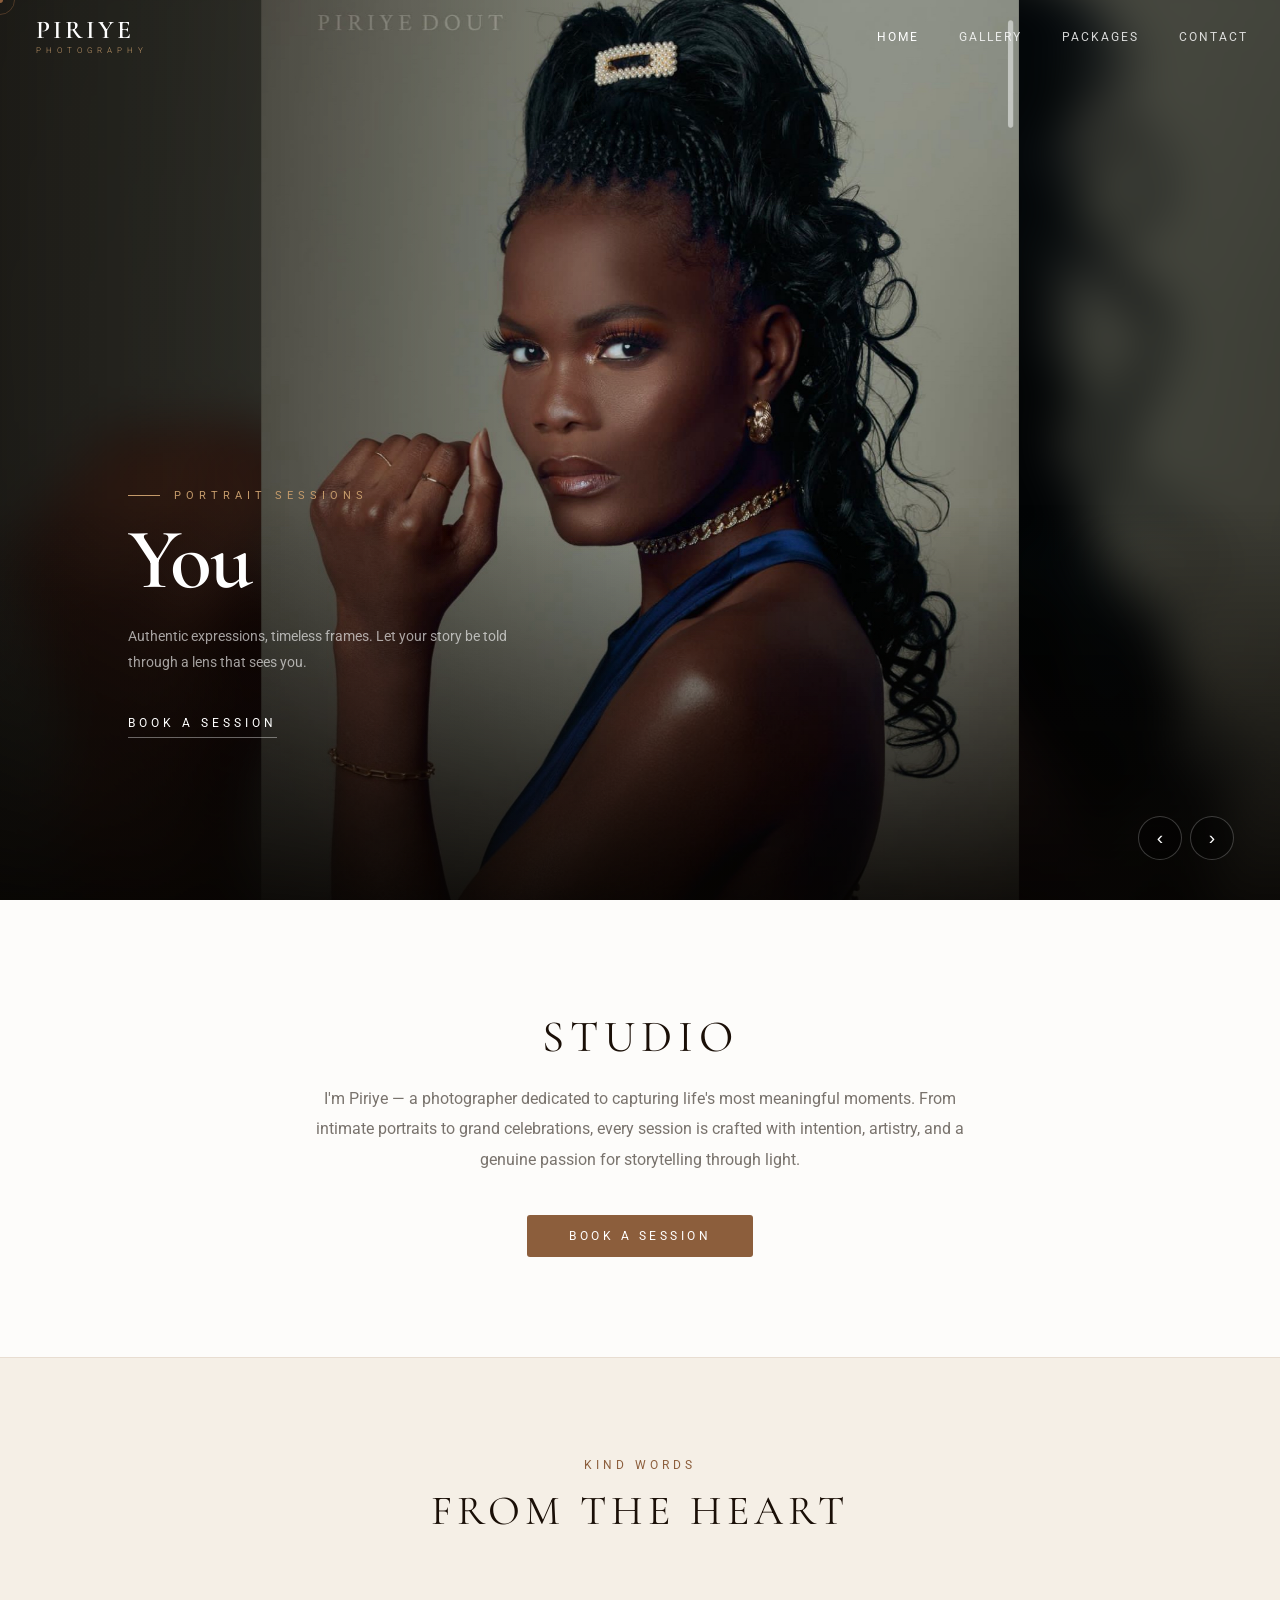
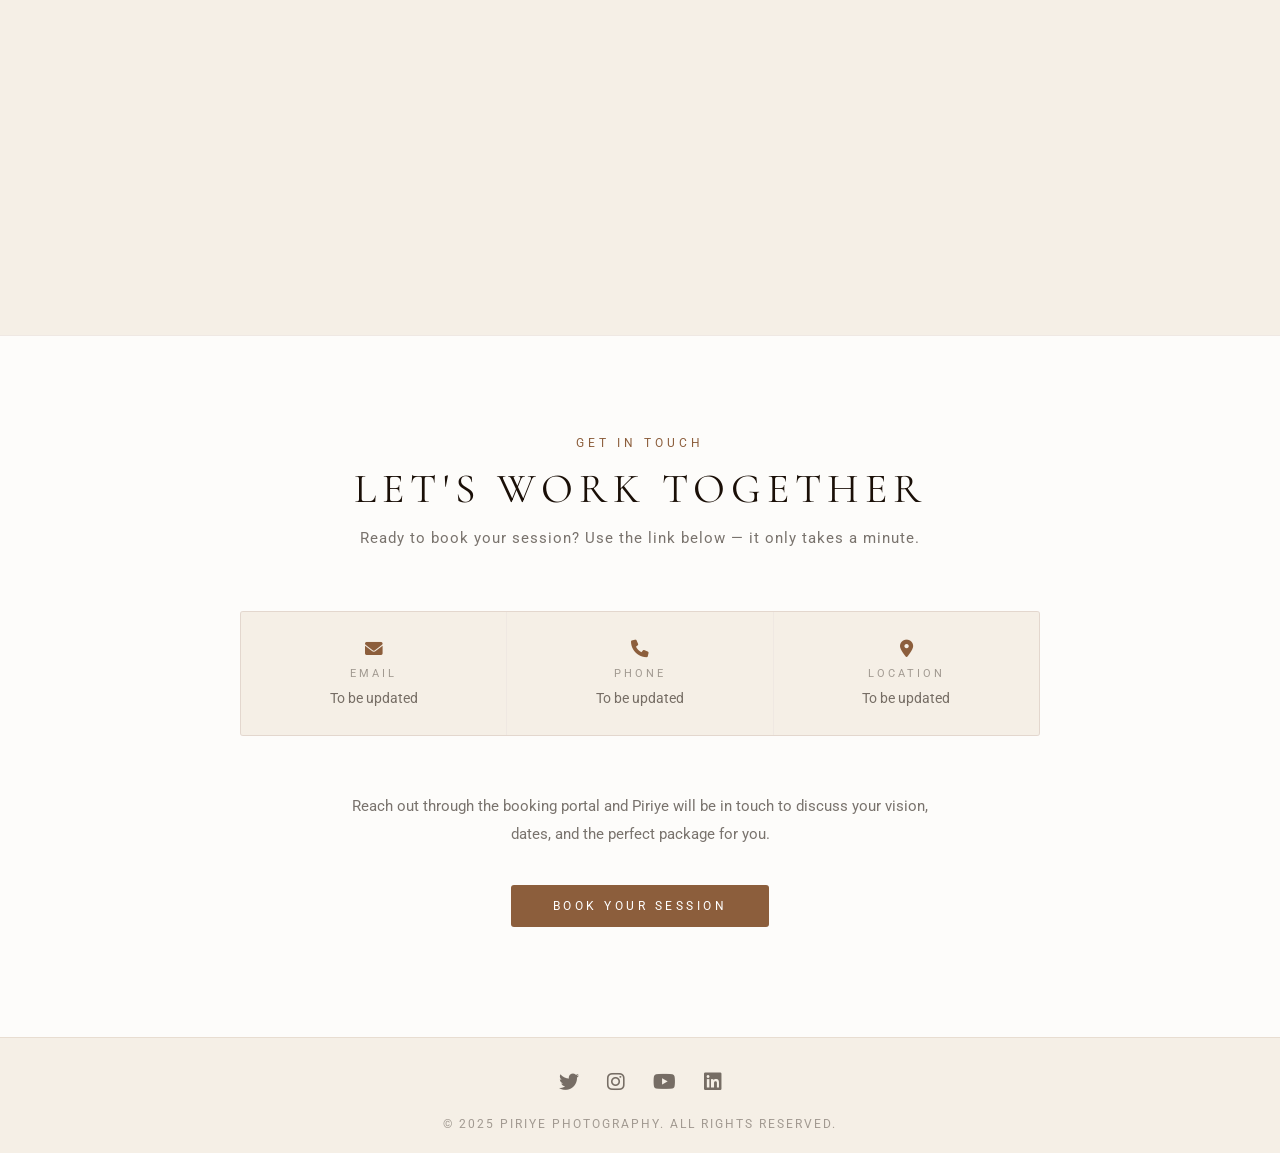
==== commit 29cdf7b8: "Reorganise + add Decap CMS for self-management File structure: - css/  — all stylesheets - js/   — a" ====
--- a/index.html
+++ b/index.html
@@ -7,8 +7,8 @@
     <link rel="preconnect" href="https://fonts.googleapis.com">
     <link rel="stylesheet" href="https://fonts.googleapis.com/css2?family=Cormorant+Garamond:wght@300;400;600&family=Roboto:wght@300;400;700&display=swap">
     <link rel="stylesheet" href="https://cdnjs.cloudflare.com/ajax/libs/font-awesome/6.0.0-beta3/css/all.min.css">
-    <link rel="stylesheet" href="base.css?v=9">
-    <link rel="stylesheet" href="home.css?v=10">
+    <link rel="stylesheet" href="css/base.css?v=10">
+    <link rel="stylesheet" href="css/home.css?v=10">
 </head>
 <body>
 
@@ -130,7 +130,7 @@
         </div>
     </section>
 
-    <!-- Testimonials -->
+    <!-- Testimonials — populated by cms-loader from content/testimonials.json -->
     <section class="testimonials-section">
         <span class="section-label">Kind Words</span>
         <h2>From the Heart</h2>
@@ -164,17 +164,17 @@
             <div class="contact-info-card reveal" data-delay="0">
                 <i class="fas fa-envelope"></i>
                 <h4>Email</h4>
-                <p>To be updated</p>
+                <p data-cms="email">To be updated</p>
             </div>
             <div class="contact-info-card reveal" data-delay="0.1">
                 <i class="fas fa-phone"></i>
                 <h4>Phone</h4>
-                <p>To be updated</p>
+                <p data-cms="phone">To be updated</p>
             </div>
             <div class="contact-info-card reveal" data-delay="0.2">
                 <i class="fas fa-map-marker-alt"></i>
                 <h4>Location</h4>
-                <p>To be updated</p>
+                <p data-cms="location">To be updated</p>
             </div>
         </div>
 
@@ -187,18 +187,19 @@
     <!-- Footer -->
     <div class="footer-container">
         <div class="social-media">
-            <a href="https://twitter.com" target="_blank" class="social-icon"><i class="fab fa-twitter"></i></a>
-            <a href="https://instagram.com" target="_blank" class="social-icon"><i class="fab fa-instagram"></i></a>
-            <a href="https://youtube.com" target="_blank" class="social-icon"><i class="fab fa-youtube"></i></a>
-            <a href="https://linkedin.com" target="_blank" class="social-icon"><i class="fab fa-linkedin"></i></a>
-        </div>
-        <p>&copy; 2024 Piriye Photography. All rights reserved.</p>
+            <a href="https://twitter.com" target="_blank" class="social-icon" data-social="twitter"><i class="fab fa-twitter"></i></a>
+            <a href="https://instagram.com" target="_blank" class="social-icon" data-social="instagram"><i class="fab fa-instagram"></i></a>
+            <a href="https://youtube.com" target="_blank" class="social-icon" data-social="youtube"><i class="fab fa-youtube"></i></a>
+            <a href="https://linkedin.com" target="_blank" class="social-icon" data-social="linkedin"><i class="fab fa-linkedin"></i></a>
+        </div>
+        <p>&copy; 2025 Piriye Photography. All rights reserved.</p>
     </div>
 
     <a href="#" class="back-to-top" id="back-to-top"><i class="fas fa-chevron-up"></i></a>
 
-    <script src="script.js"></script>
-    <script src="experience.js?v=2"></script>
+    <script src="js/script.js"></script>
+    <script src="js/cms-loader.js"></script>
+    <script src="js/experience.js?v=2"></script>
     <script>
         document.getElementById('toggle-sidebar').addEventListener('click', () => {
             document.querySelector('.sidebar').style.display = 'flex';
--- a/css/base.css
+++ b/css/base.css
@@ -0,0 +1,509 @@
+/* ══════════════════════════════════════
+   BASE.CSS — Piriye Photography
+   Shared design system for all pages
+   ══════════════════════════════════════ */
+
+:root {
+  --bg:            #FDFCFA;
+  --bg-raised:     #F5EFE6;
+  --bg-surface:    #EDE4D4;
+  --accent:        #8C5E3C;
+  --accent-light:  #C49A6A;
+  --accent-glow:   rgba(140, 94, 60, 0.10);
+  --accent-border: rgba(140, 94, 60, 0.28);
+  --accent-hover:  rgba(140, 94, 60, 0.14);
+  --text:          #1A0F07;
+  --text-muted:    rgba(26, 15, 7, 0.58);
+  --text-dim:      rgba(26, 15, 7, 0.38);
+  --border-subtle: rgba(140, 94, 60, 0.12);
+  --font-body:     'Roboto', sans-serif;
+  --font-head:     'Cormorant Garamond', Georgia, serif;
+  --nav-h:         72px;
+  --radius:        3px;
+  --transition:    0.25s ease;
+}
+
+/* ── Reset ── */
+*, *::before, *::after { box-sizing: border-box; }
+
+body {
+  margin: 0;
+  padding: 0;
+  font-family: var(--font-body);
+  background-color: var(--bg);
+  color: var(--text);
+  min-height: 100vh;
+  overflow-x: hidden;
+}
+
+/* ── Typography ── */
+h1, h2 {
+  font-family: var(--font-head);
+  font-weight: 400;
+  letter-spacing: 0.04em;
+  color: var(--text);
+  margin: 0;
+}
+
+h3, h4 {
+  font-family: var(--font-body);
+  font-weight: 700;
+  color: var(--text);
+  margin: 0;
+}
+
+/* ── Navbar ── */
+.navbar {
+  display: flex;
+  align-items: center;
+  justify-content: space-between;
+  position: fixed;
+  top: 0;
+  left: 0;
+  right: 0;
+  height: var(--nav-h);
+  z-index: 1000;
+  padding: 0 12px;
+  transition: background var(--transition), box-shadow var(--transition);
+}
+
+/* Transparent by default (home hero) — cream on scroll or inner pages */
+.navbar.dark,
+.navbar.scrolled {
+  background: rgba(253, 252, 250, 0.96);
+  backdrop-filter: blur(14px);
+  -webkit-backdrop-filter: blur(14px);
+  box-shadow: 0 1px 0 var(--border-subtle);
+}
+
+nav ul {
+  list-style: none;
+  margin: 0;
+  padding: 0;
+  display: flex;
+  align-items: center;
+  width: 100%;
+  justify-content: flex-end;
+}
+
+nav li {
+  height: var(--nav-h);
+  display: flex;
+  align-items: center;
+}
+
+nav li:first-child {
+  margin-right: auto;
+}
+
+/* Nav links: white over hero, dark on cream navbar */
+nav a {
+  display: flex;
+  align-items: center;
+  height: var(--nav-h);
+  padding: 0 20px;
+  text-decoration: none;
+  color: rgba(255, 255, 255, 0.82);
+  font-size: 0.78em;
+  letter-spacing: 2px;
+  text-transform: uppercase;
+  transition: color var(--transition);
+}
+
+nav a:hover,
+nav a.active-link {
+  color: white;
+}
+
+.navbar.dark a,
+.navbar.scrolled a {
+  color: rgba(26, 15, 7, 0.60);
+}
+
+.navbar.dark a:hover,
+.navbar.dark a.active-link,
+.navbar.scrolled a:hover,
+.navbar.scrolled a.active-link {
+  color: var(--accent);
+}
+
+/* Logo — white over hero, dark on cream */
+.nav-logo {
+  display: flex !important;
+  flex-direction: column !important;
+  align-items: flex-start !important;
+  height: var(--nav-h) !important;
+  justify-content: center !important;
+  padding: 0 24px !important;
+  text-transform: none !important;
+  letter-spacing: 0 !important;
+  color: white !important;
+  font-size: 1rem !important;
+}
+
+.navbar.dark .nav-logo,
+.navbar.scrolled .nav-logo {
+  color: var(--text) !important;
+}
+
+.nav-logo:hover {
+  color: white !important;
+}
+
+.navbar.dark .nav-logo:hover,
+.navbar.scrolled .nav-logo:hover {
+  color: var(--text) !important;
+}
+
+.logo-name {
+  font-family: var(--font-head);
+  font-size: 1.6em;
+  font-weight: 600;
+  letter-spacing: 3px;
+  text-transform: uppercase;
+  line-height: 1;
+  color: inherit;
+}
+
+.logo-sub {
+  font-family: var(--font-body);
+  font-size: 0.52em;
+  letter-spacing: 5px;
+  text-transform: uppercase;
+  color: var(--accent-light);
+  margin-top: 3px;
+  font-weight: 300;
+}
+
+.navbar.dark .logo-sub,
+.navbar.scrolled .logo-sub {
+  color: var(--accent);
+}
+
+/* Hamburger: white over hero, dark on cream */
+.menu-button a { color: rgba(255, 255, 255, 0.85); }
+.navbar.dark .menu-button a,
+.navbar.scrolled .menu-button a { color: var(--text); }
+
+/* ── Mobile Sidebar ── */
+.sidebar {
+  position: fixed;
+  top: 0;
+  right: 0;
+  height: 100vh;
+  width: 260px;
+  z-index: 1999;
+  background: rgba(253, 252, 250, 0.98);
+  backdrop-filter: blur(20px);
+  -webkit-backdrop-filter: blur(20px);
+  border-left: 1px solid var(--border-subtle);
+  display: none;
+  flex-direction: column;
+  align-items: flex-start;
+  justify-content: flex-start;
+  padding-top: 8px;
+}
+
+.sidebar li {
+  width: 100%;
+  height: auto;
+}
+
+/* Sidebar links always dark (cream bg) */
+.navbar .sidebar a {
+  height: 54px;
+  width: 100%;
+  border-bottom: 1px solid var(--border-subtle);
+  font-size: 0.82em;
+  color: rgba(26, 15, 7, 0.65) !important;
+}
+
+.navbar .sidebar a:hover {
+  color: var(--accent) !important;
+}
+
+.menu-button { display: none; }
+
+@media (max-width: 800px) {
+  .hideOnMobile { display: none; }
+  .menu-button { display: flex; }
+}
+
+@media (max-width: 420px) {
+  .sidebar { width: 100%; }
+}
+
+/* ── Footer ── */
+.footer-container {
+  display: flex;
+  flex-direction: column;
+  align-items: center;
+  padding: 32px 20px 22px;
+  background: var(--bg-raised);
+  border-top: 1px solid var(--border-subtle);
+  text-align: center;
+}
+
+.social-media {
+  display: flex;
+  gap: 28px;
+  margin-bottom: 22px;
+}
+
+.social-icon {
+  color: var(--text-muted);
+  font-size: 1.25em;
+  text-decoration: none;
+  transition: color var(--transition), transform var(--transition);
+}
+
+.social-icon:hover {
+  color: var(--accent);
+  transform: translateY(-3px);
+}
+
+.footer-container > p {
+  color: var(--text-dim);
+  font-size: 0.78em;
+  letter-spacing: 2px;
+  text-transform: uppercase;
+  margin: 0;
+}
+
+/* ── Back to Top ── */
+.back-to-top {
+  position: fixed;
+  bottom: 28px;
+  right: 28px;
+  width: 42px;
+  height: 42px;
+  background: var(--accent);
+  color: white;
+  border-radius: 50%;
+  display: flex;
+  align-items: center;
+  justify-content: center;
+  font-size: 0.9em;
+  text-decoration: none;
+  opacity: 0;
+  visibility: hidden;
+  transition: opacity var(--transition), visibility var(--transition), background var(--transition), transform var(--transition);
+  z-index: 500;
+}
+
+.back-to-top.show {
+  opacity: 1;
+  visibility: visible;
+}
+
+.back-to-top:hover {
+  background: #6B4428;
+  transform: translateY(-3px);
+}
+
+/* ── CTA Button ── */
+.cta-btn {
+  display: inline-block;
+  padding: 14px 42px;
+  background: var(--accent);
+  color: white;
+  text-decoration: none;
+  font-family: var(--font-body);
+  font-size: 0.75em;
+  letter-spacing: 3.5px;
+  text-transform: uppercase;
+  border-radius: var(--radius);
+  transition: background var(--transition), transform var(--transition);
+  border: none;
+  cursor: pointer;
+}
+
+.cta-btn:hover {
+  background: #6B4428;
+  transform: translateY(-2px);
+}
+
+/* ══════════════════════════════════════
+   PREMIUM EXPERIENCE STYLES
+   ══════════════════════════════════════ */
+
+/* ── Page Loader ── */
+.page-loader {
+  position: fixed;
+  inset: 0;
+  background: var(--bg);
+  z-index: 99999;
+  display: flex;
+  flex-direction: column;
+  align-items: center;
+  justify-content: center;
+  gap: 22px;
+  transition: opacity 0.6s ease, visibility 0.6s ease;
+}
+
+.page-loader.done {
+  opacity: 0;
+  visibility: hidden;
+}
+
+.loader-logo {
+  display: flex;
+  flex-direction: column;
+  align-items: center;
+  gap: 7px;
+}
+
+.loader-name {
+  font-family: var(--font-head);
+  font-size: 2.4em;
+  font-weight: 600;
+  letter-spacing: 8px;
+  text-transform: uppercase;
+  color: var(--text);
+  opacity: 0;
+  animation: loaderFade 0.5s ease forwards;
+}
+
+.loader-tagline {
+  font-family: var(--font-body);
+  font-size: 0.6em;
+  letter-spacing: 8px;
+  text-transform: uppercase;
+  color: var(--accent);
+  font-weight: 300;
+  opacity: 0;
+  animation: loaderFade 0.5s ease 0.12s forwards;
+}
+
+.loader-line {
+  width: 56px;
+  height: 1px;
+  background: var(--border-subtle);
+  overflow: hidden;
+}
+
+.loader-line-fill {
+  height: 100%;
+  width: 0;
+  background: var(--accent);
+  animation: loaderFill 0.45s ease 0.15s forwards;
+}
+
+@keyframes loaderFade {
+  to { opacity: 1; }
+}
+
+@keyframes loaderFill {
+  to { width: 100%; }
+}
+
+/* ── Scroll Progress Bar ── */
+.scroll-progress {
+  position: fixed;
+  top: 0;
+  left: 0;
+  right: 0;
+  height: 2px;
+  background: var(--accent);
+  transform-origin: left;
+  transform: scaleX(0);
+  z-index: 10001;
+  pointer-events: none;
+}
+
+/* ── Custom Cursor ── */
+@media (pointer: fine) {
+  body { cursor: none; }
+}
+
+.cursor-dot,
+.cursor-ring {
+  position: fixed;
+  top: 0;
+  left: 0;
+  border-radius: 50%;
+  pointer-events: none;
+  display: none;
+  transform: translate(-50%, -50%);
+}
+
+@media (pointer: fine) {
+  .cursor-dot,
+  .cursor-ring { display: block; }
+}
+
+.cursor-dot {
+  width: 6px;
+  height: 6px;
+  background: var(--accent);
+  z-index: 99991;
+  transition: opacity 0.2s ease;
+}
+
+.cursor-dot.dimmed { opacity: 0; }
+
+.cursor-ring {
+  width: 30px;
+  height: 30px;
+  border: 1.5px solid var(--accent);
+  opacity: 0.45;
+  z-index: 99990;
+  transition: width 0.3s ease, height 0.3s ease, opacity 0.3s ease;
+}
+
+.cursor-ring.expanded {
+  width: 52px;
+  height: 52px;
+  opacity: 0.25;
+}
+
+/* ── Scroll Reveal ── */
+.reveal {
+  opacity: 0;
+  transform: translateY(26px);
+  transition: opacity 0.75s ease, transform 0.75s ease;
+}
+
+.reveal.visible {
+  opacity: 1;
+  transform: translateY(0);
+}
+
+/* Hero content fade-in after loader (inner pages) */
+.page-ready .hero-fade {
+  opacity: 1;
+  transform: translateY(0);
+}
+
+.hero-fade {
+  opacity: 0;
+  transform: translateY(16px);
+  transition: opacity 0.7s ease, transform 0.7s ease;
+}
+
+.hero-fade:nth-child(2) { transition-delay: 0.1s; }
+.hero-fade:nth-child(3) { transition-delay: 0.2s; }
+
+/* Reduced motion overrides */
+@media (prefers-reduced-motion: reduce) {
+  .reveal, .reveal.visible,
+  .hero-fade, .page-ready .hero-fade {
+    opacity: 1;
+    transform: none;
+    transition: none;
+    animation: none;
+  }
+  .page-loader { display: none !important; }
+  .cursor-dot, .cursor-ring { display: none !important; }
+  body { cursor: auto !important; }
+}
+
+/* ── Section Label ── */
+.section-label {
+  display: block;
+  font-size: 0.72em;
+  letter-spacing: 4px;
+  text-transform: uppercase;
+  color: var(--accent);
+  margin-bottom: 14px;
+}
--- a/css/home.css
+++ b/css/home.css
@@ -0,0 +1,388 @@
+/* ══════════════════════════════════════
+   HOME.CSS — page-specific styles only
+   Requires base.css to be loaded first
+   ══════════════════════════════════════ */
+
+/* ── Hero Slider ── */
+.slider {
+  position: relative;
+  height: 100vh;
+  background: #111;
+}
+
+.slider .list .item {
+  position: absolute;
+  inset: 0;
+  overflow: hidden;
+  opacity: 0;
+  transition: opacity 1.1s ease;
+  background: #100a06;
+}
+
+/* Blurred background — real div, backgroundImage set by script.js */
+.slide-blur {
+  position: absolute;
+  inset: -6%;
+  background-size: cover;
+  background-position: center;
+  background-repeat: no-repeat;
+  filter: blur(24px) brightness(0.50) saturate(1.3);
+  z-index: 0;
+}
+
+.slider .list .item img {
+  width: 100%;
+  height: 100%;
+  object-fit: contain;    /* show full photo — no cropping */
+  object-position: center center;
+  position: relative;
+  z-index: 1;
+}
+
+/* Gradient over the image for text legibility */
+.slider .list .item::after {
+  content: '';
+  position: absolute;
+  inset: 0;
+  background:
+    linear-gradient(to top,  rgba(6,4,2,0.88) 0%,  rgba(6,4,2,0)    44%),
+    linear-gradient(to right, rgba(6,4,2,0.60) 0%, rgba(6,4,2,0)    52%);
+  z-index: 2;
+  pointer-events: none;
+}
+
+.slider .list .item.active {
+  opacity: 1;
+  z-index: 10;
+}
+
+/* Ken Burns: slow zoom on the active slide's image */
+.slider .list .item.active img {
+  animation: kenBurns 7s ease-in-out forwards;
+}
+
+@keyframes kenBurns {
+  from { transform: scale(1);    }
+  to   { transform: scale(1.07); }
+}
+
+/* Slide content — above the gradient */
+.slider .list .item .content {
+  position: absolute;
+  bottom: 18%;
+  left: 10%;
+  width: 560px;
+  max-width: 80%;
+  z-index: 3;
+}
+
+.slide-tag {
+  display: flex;
+  align-items: center;
+  gap: 14px;
+  font-size: 0.68em;
+  letter-spacing: 5px;
+  text-transform: uppercase;
+  color: var(--accent-light);
+  margin-bottom: 18px;
+}
+
+.slide-tag::before {
+  content: '';
+  display: block;
+  width: 32px;
+  height: 1px;
+  background: var(--accent-light);
+  flex-shrink: 0;
+}
+
+.slider .list .item .content h2 {
+  font-family: var(--font-head);
+  font-size: 86px;
+  font-weight: 600;
+  letter-spacing: -2px;
+  line-height: 0.95;
+  margin: 0 0 22px;
+  color: #fff;
+}
+
+.slide-desc {
+  font-size: 0.9em;
+  line-height: 1.8;
+  color: rgba(255, 255, 255, 0.62);
+  max-width: 400px;
+  margin-bottom: 36px;
+}
+
+.slide-cta {
+  display: inline-block;
+  padding: 0 0 7px;
+  border: none;
+  border-bottom: 1px solid rgba(255, 255, 255, 0.38);
+  color: #fff;
+  text-decoration: none;
+  font-size: 0.72em;
+  letter-spacing: 4px;
+  text-transform: uppercase;
+  transition: border-color var(--transition), color var(--transition);
+  background: transparent;
+}
+
+.slide-cta:hover {
+  border-bottom-color: rgba(255, 255, 255, 0.85);
+  background: transparent;
+}
+
+/* Slide animations */
+@keyframes slideUp {
+  to {
+    transform: translateY(0);
+    filter: blur(0);
+    opacity: 1;
+  }
+}
+
+.slider .list .item.active .slide-tag,
+.slider .list .item.active h2,
+.slider .list .item.active .slide-desc,
+.slider .list .item.active .slide-cta {
+  transform: translateY(22px);
+  filter: blur(8px);
+  opacity: 0;
+  animation: slideUp 0.6s ease forwards;
+}
+
+.slider .list .item.active .slide-tag  { animation-delay: 0.30s; }
+.slider .list .item.active h2          { animation-delay: 0.52s; }
+.slider .list .item.active .slide-desc { animation-delay: 0.70s; }
+.slider .list .item.active .slide-cta  { animation-delay: 0.86s; }
+
+/* Arrows */
+.arrows {
+  position: absolute;
+  bottom: 40px;
+  right: 46px;
+  z-index: 100;
+  display: flex;
+  gap: 8px;
+}
+
+.arrows button {
+  width: 44px;
+  height: 44px;
+  border-radius: 50%;
+  border: 1px solid rgba(255, 255, 255, 0.22);
+  background: rgba(0, 0, 0, 0.35);
+  color: #fff;
+  font-size: 1.2em;
+  cursor: pointer;
+  transition: background var(--transition), border-color var(--transition);
+  display: flex;
+  align-items: center;
+  justify-content: center;
+}
+
+.arrows button:hover {
+  background: rgba(255, 255, 255, 0.15);
+  border-color: rgba(255, 255, 255, 0.7);
+}
+
+@media (max-width: 680px) {
+  .slider .list .item .content { left: 6%; bottom: 16%; }
+  .slider .list .item .content h2 { font-size: 48px; }
+  .arrows { bottom: 22px; right: 20px; }
+}
+
+/* ── Intro Section ── */
+.intro-section {
+  padding: 110px 24px 100px;
+  text-align: center;
+  background: var(--bg);
+}
+
+.intro-content {
+  max-width: 680px;
+  margin: 0 auto;
+}
+
+.intro-content h1 {
+  font-size: 2.8em;
+  font-weight: 400;
+  letter-spacing: 6px;
+  text-transform: uppercase;
+  margin-bottom: 20px;
+  color: var(--text);
+}
+
+.intro-content p {
+  font-size: 1em;
+  line-height: 1.9;
+  color: var(--text-muted);
+  margin-bottom: 40px;
+}
+
+/* ── Testimonials ── */
+.testimonials-section {
+  padding: 100px 24px;
+  text-align: center;
+  background: var(--bg-raised);
+  border-top: 1px solid var(--border-subtle);
+}
+
+.testimonials-section h2 {
+  font-size: 2.6em;
+  font-weight: 400;
+  letter-spacing: 5px;
+  text-transform: uppercase;
+  margin-bottom: 56px;
+}
+
+.testimonials-grid {
+  display: grid;
+  grid-template-columns: 1fr 1fr;
+  gap: 24px;
+  max-width: 960px;
+  margin: 0 auto;
+}
+
+.testimonial-card {
+  background: var(--bg);
+  border: 1px solid var(--border-subtle);
+  border-radius: 6px;
+  padding: 40px 36px;
+  text-align: left;
+  margin: 0;
+}
+
+.testimonial-card p {
+  font-family: var(--font-head);
+  font-size: 1.2em;
+  font-weight: 400;
+  line-height: 1.75;
+  color: var(--text);
+  margin: 0 0 28px;
+  font-style: italic;
+}
+
+.testimonial-card p::before {
+  content: '\201C';
+  color: var(--accent);
+  font-size: 2em;
+  line-height: 0;
+  vertical-align: -0.4em;
+  margin-right: 4px;
+  font-style: normal;
+}
+
+.testimonial-card footer {
+  display: flex;
+  flex-direction: column;
+  gap: 4px;
+}
+
+.t-name {
+  font-size: 0.8em;
+  font-weight: 700;
+  letter-spacing: 2px;
+  text-transform: uppercase;
+  color: var(--text);
+}
+
+.t-type {
+  font-size: 0.7em;
+  letter-spacing: 2.5px;
+  text-transform: uppercase;
+  color: var(--accent);
+}
+
+@media (max-width: 700px) {
+  .testimonials-grid { grid-template-columns: 1fr; }
+  .testimonials-section { padding: 72px 20px; }
+}
+
+/* ── Contact Section ── */
+#contact {
+  padding: 100px 40px 110px;
+  background: var(--bg);
+  border-top: 1px solid var(--border-subtle);
+}
+
+.contact-header {
+  text-align: center;
+  margin-bottom: 64px;
+}
+
+.contact-header h2 {
+  font-size: 2.6em;
+  font-weight: 400;
+  letter-spacing: 6px;
+  text-transform: uppercase;
+  margin-bottom: 14px;
+}
+
+.contact-header p {
+  color: var(--text-muted);
+  font-size: 0.92em;
+  letter-spacing: 1px;
+}
+
+/* Info row */
+.contact-info-row {
+  display: grid;
+  grid-template-columns: repeat(3, 1fr);
+  gap: 1px;
+  background: var(--border-subtle);
+  border: 1px solid var(--border-subtle);
+  border-radius: var(--radius);
+  overflow: hidden;
+  max-width: 800px;
+  margin: 0 auto 56px;
+}
+
+.contact-info-card {
+  background: var(--bg-raised);
+  padding: 28px 24px;
+  display: flex;
+  flex-direction: column;
+  align-items: center;
+  text-align: center;
+  gap: 10px;
+}
+
+.contact-info-card i {
+  font-size: 1.1em;
+  color: var(--accent);
+}
+
+.contact-info-card h4 {
+  font-size: 0.68em;
+  letter-spacing: 3px;
+  text-transform: uppercase;
+  color: var(--text-dim);
+  font-weight: 400;
+}
+
+.contact-info-card p {
+  font-size: 0.9em;
+  color: var(--text-muted);
+  margin: 0;
+}
+
+/* Booking CTA */
+.booking-cta {
+  max-width: 600px;
+  margin: 0 auto;
+  text-align: center;
+}
+
+.booking-cta p {
+  color: var(--text-muted);
+  font-size: 0.95em;
+  line-height: 1.85;
+  margin-bottom: 36px;
+}
+
+@media (max-width: 700px) {
+  #contact { padding: 72px 20px 80px; }
+  .contact-info-row { grid-template-columns: 1fr; }
+}
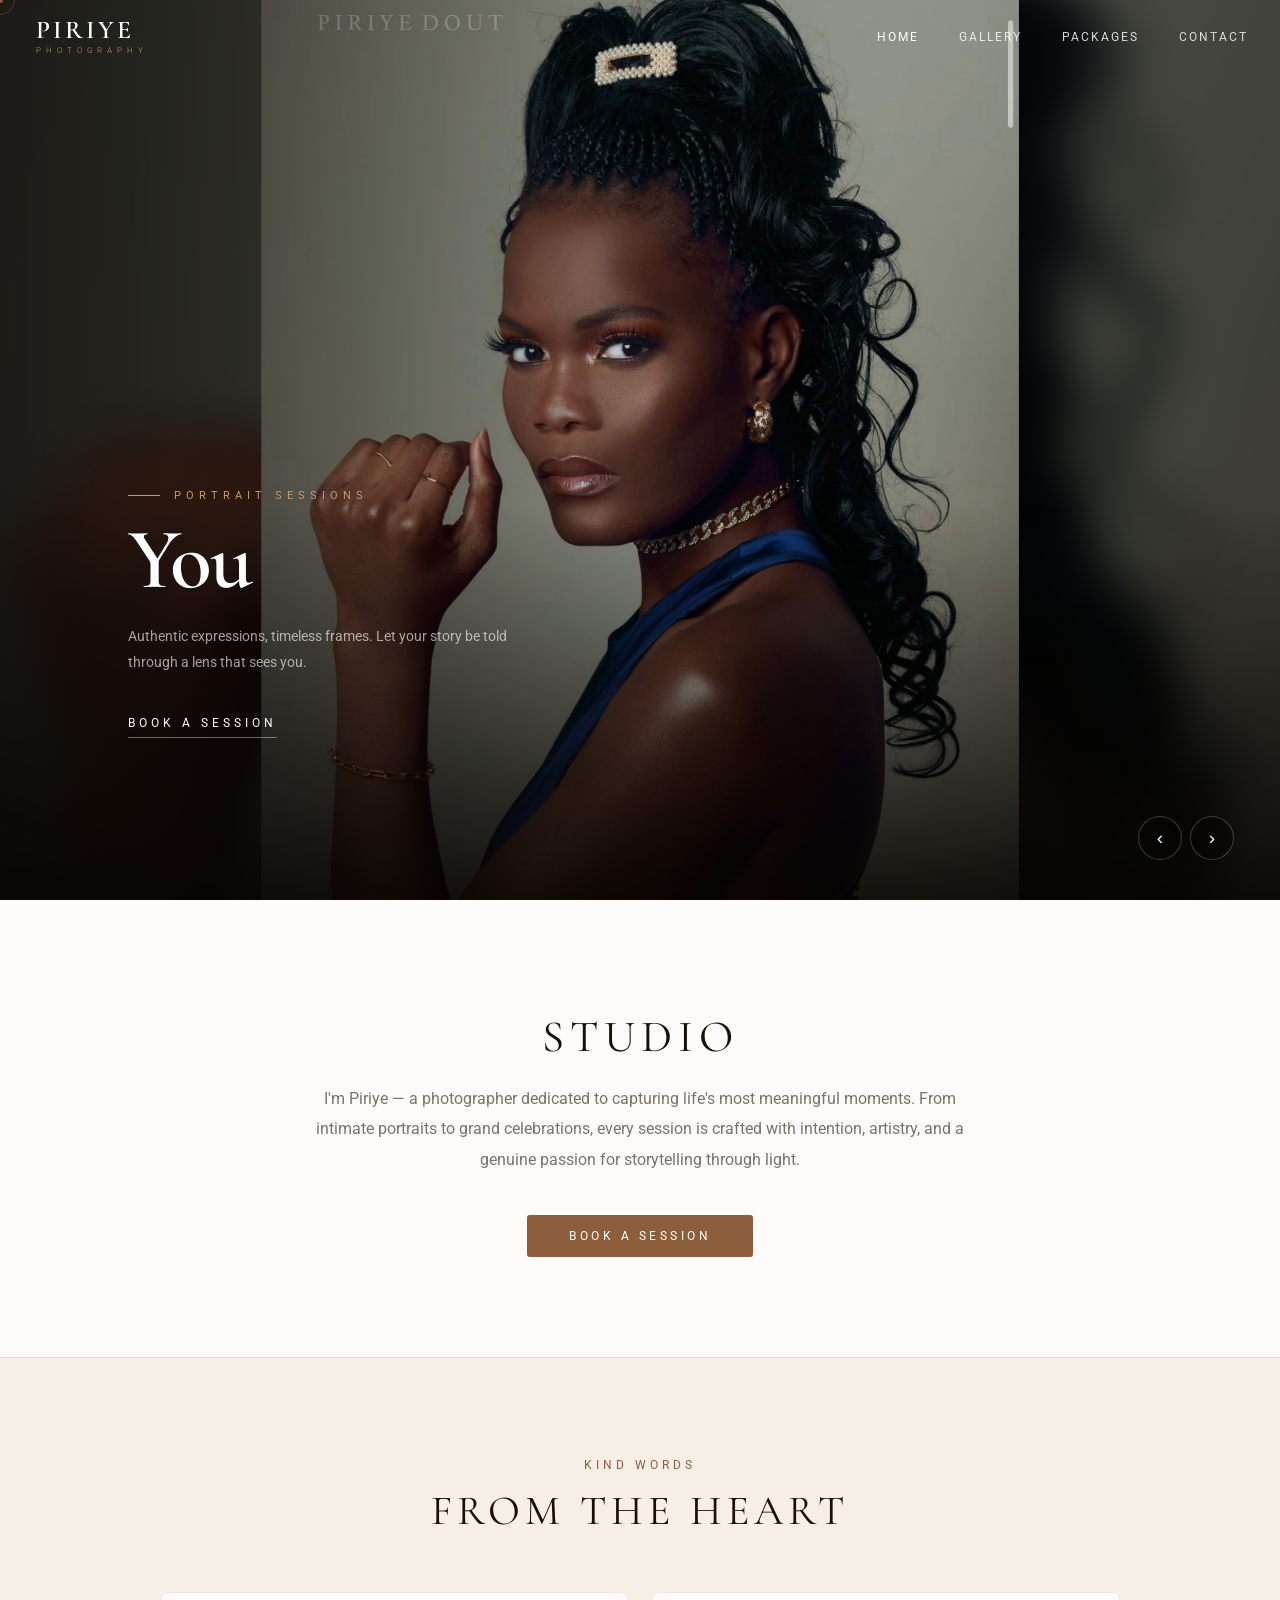
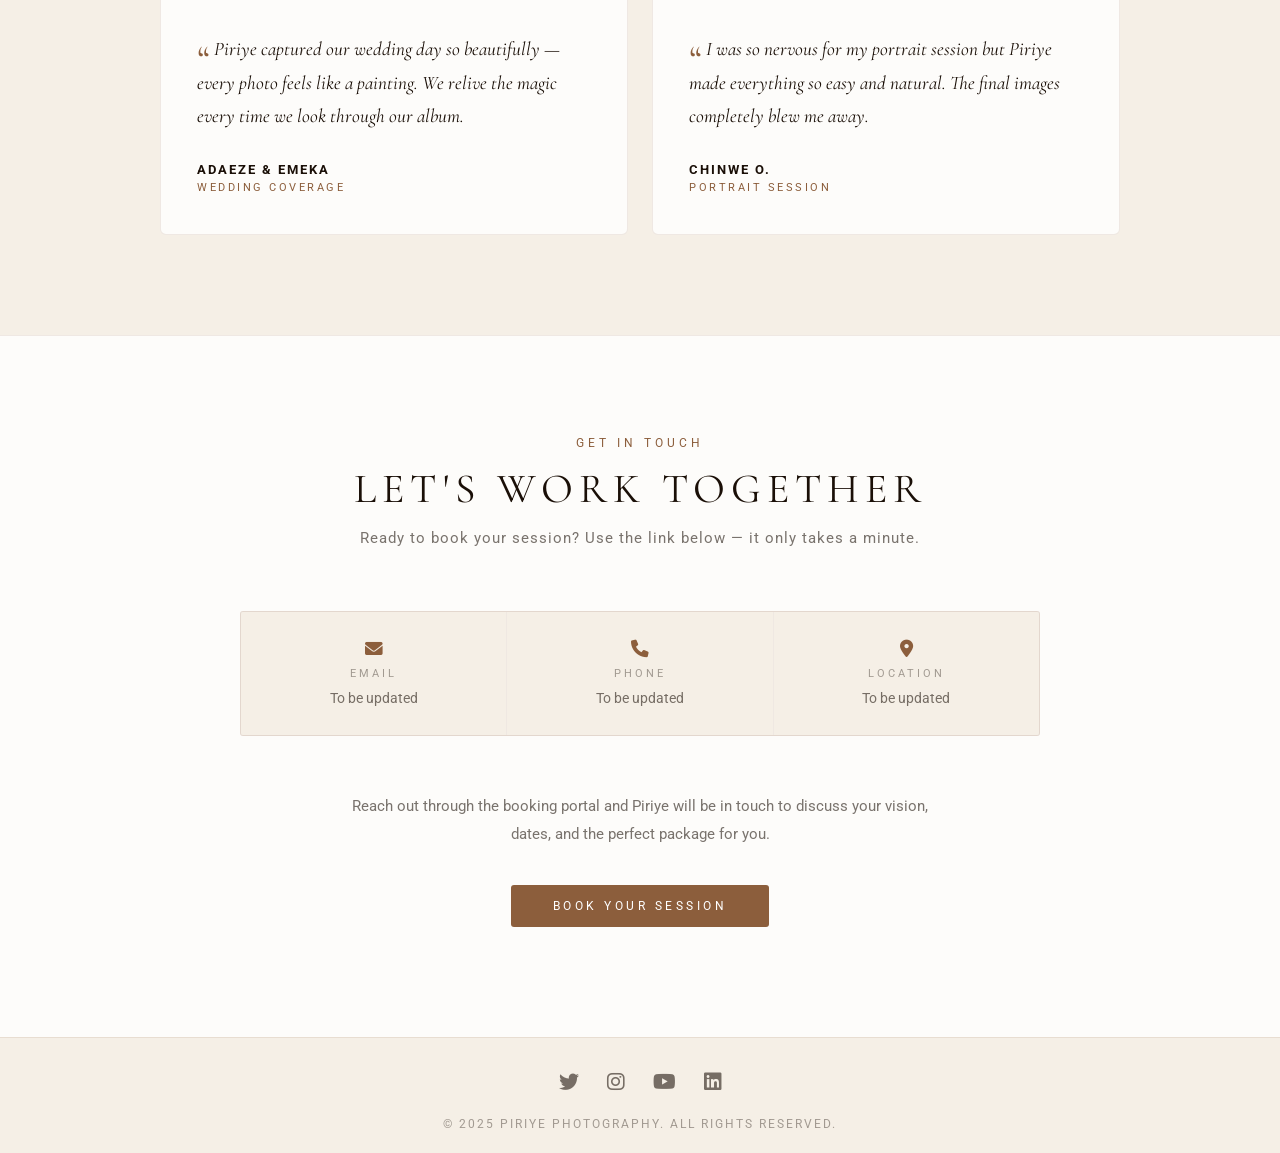
==== commit 89fac5ce: "Add Netlify Identity Widget to homepage for invite/password-reset handling Invite links go to the si" ====
--- a/index.html
+++ b/index.html
@@ -197,6 +197,7 @@
 
     <a href="#" class="back-to-top" id="back-to-top"><i class="fas fa-chevron-up"></i></a>
 
+    <script src="https://identity.netlify.com/v1/netlify-identity-widget.js"></script>
     <script src="js/script.js"></script>
     <script src="js/cms-loader.js"></script>
     <script src="js/experience.js?v=2"></script>
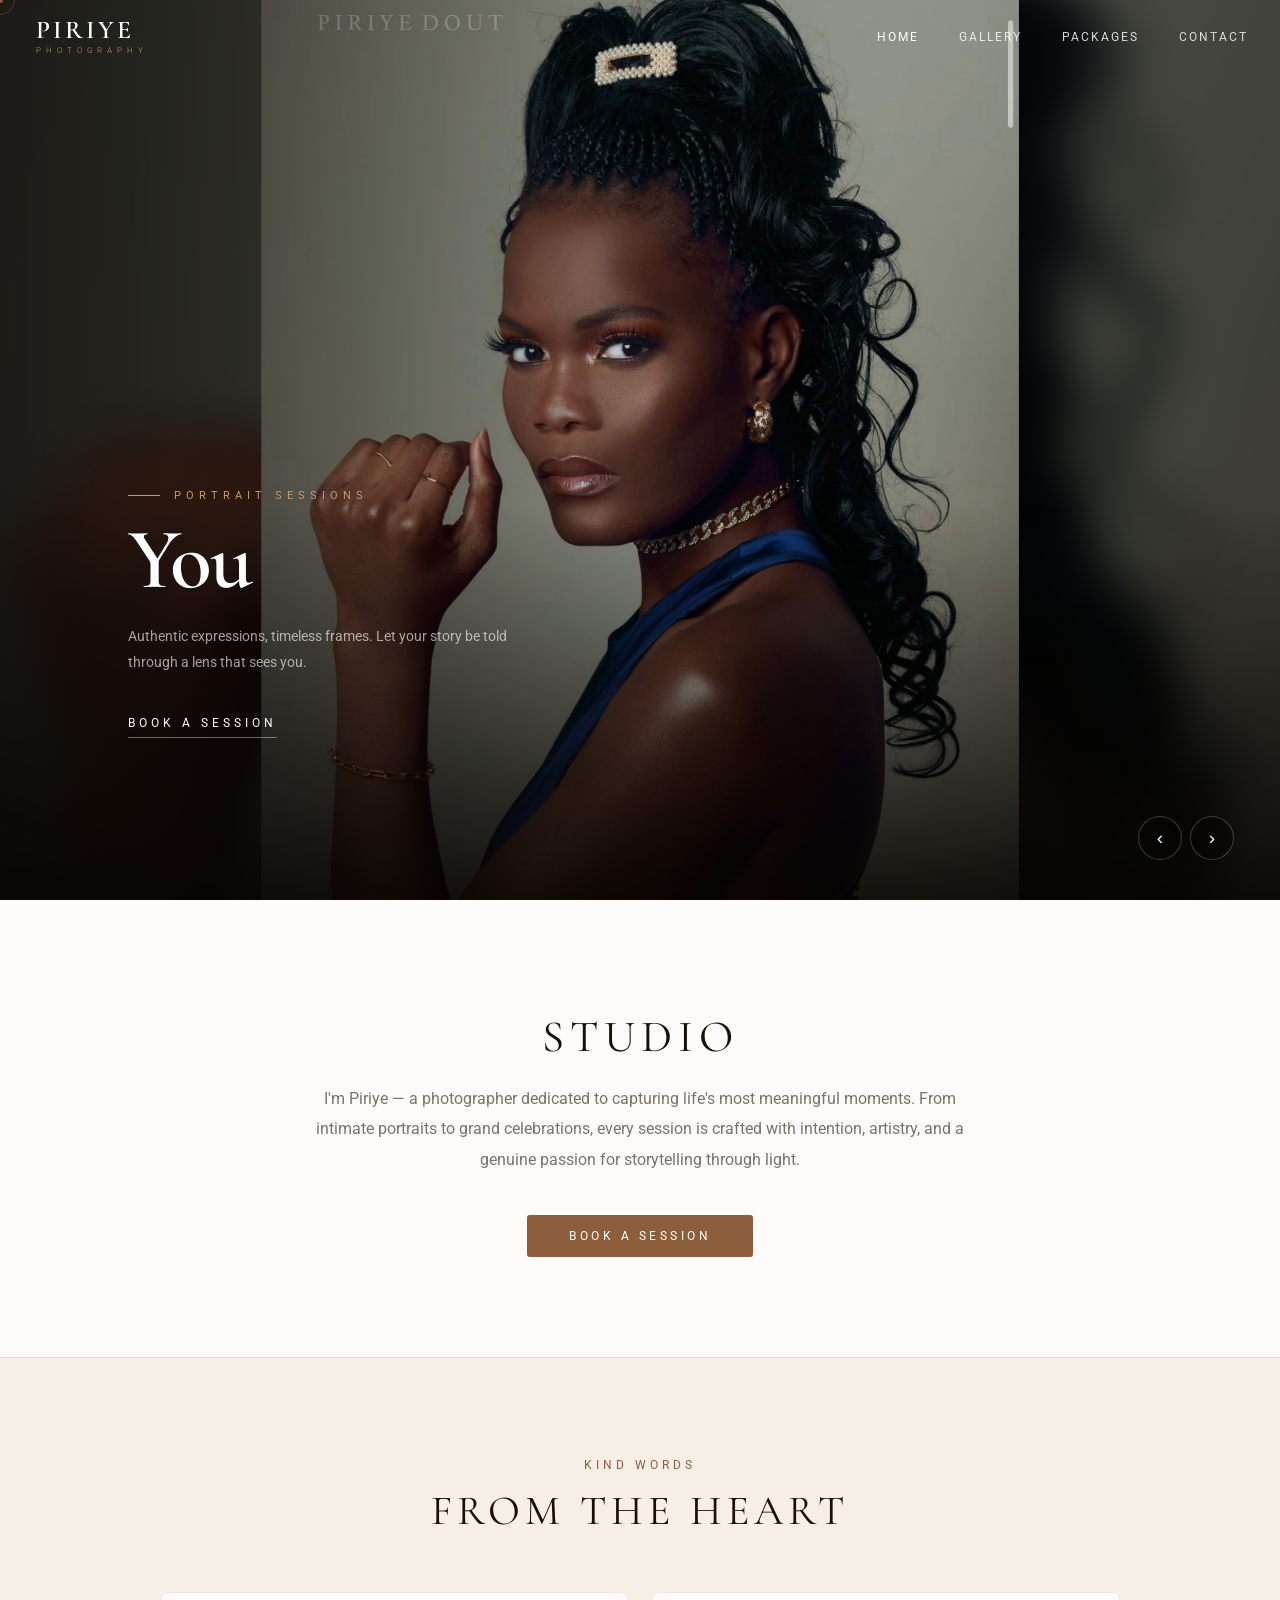
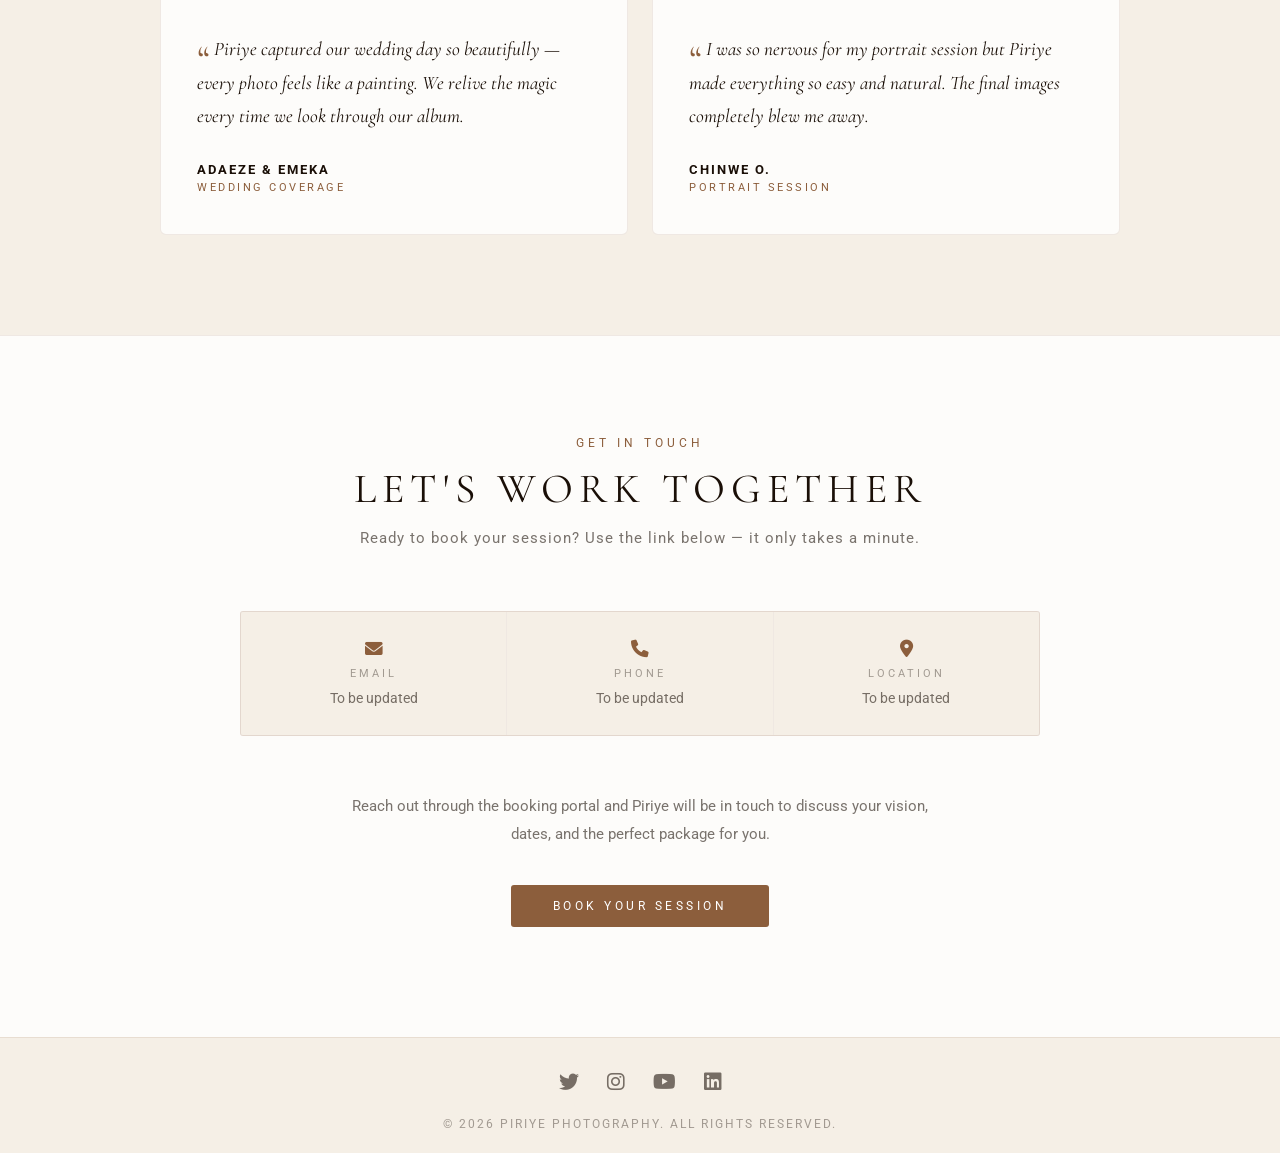
==== commit 9da4846b: "Update copyright year to 2026 Co-Authored-By: Claude Sonnet 4.6 <noreply@anthropic.com>" ====
--- a/index.html
+++ b/index.html
@@ -192,7 +192,7 @@
             <a href="https://youtube.com" target="_blank" class="social-icon" data-social="youtube"><i class="fab fa-youtube"></i></a>
             <a href="https://linkedin.com" target="_blank" class="social-icon" data-social="linkedin"><i class="fab fa-linkedin"></i></a>
         </div>
-        <p>&copy; 2025 Piriye Photography. All rights reserved.</p>
+        <p>&copy; 2026 Piriye Photography. All rights reserved.</p>
     </div>
 
     <a href="#" class="back-to-top" id="back-to-top"><i class="fas fa-chevron-up"></i></a>
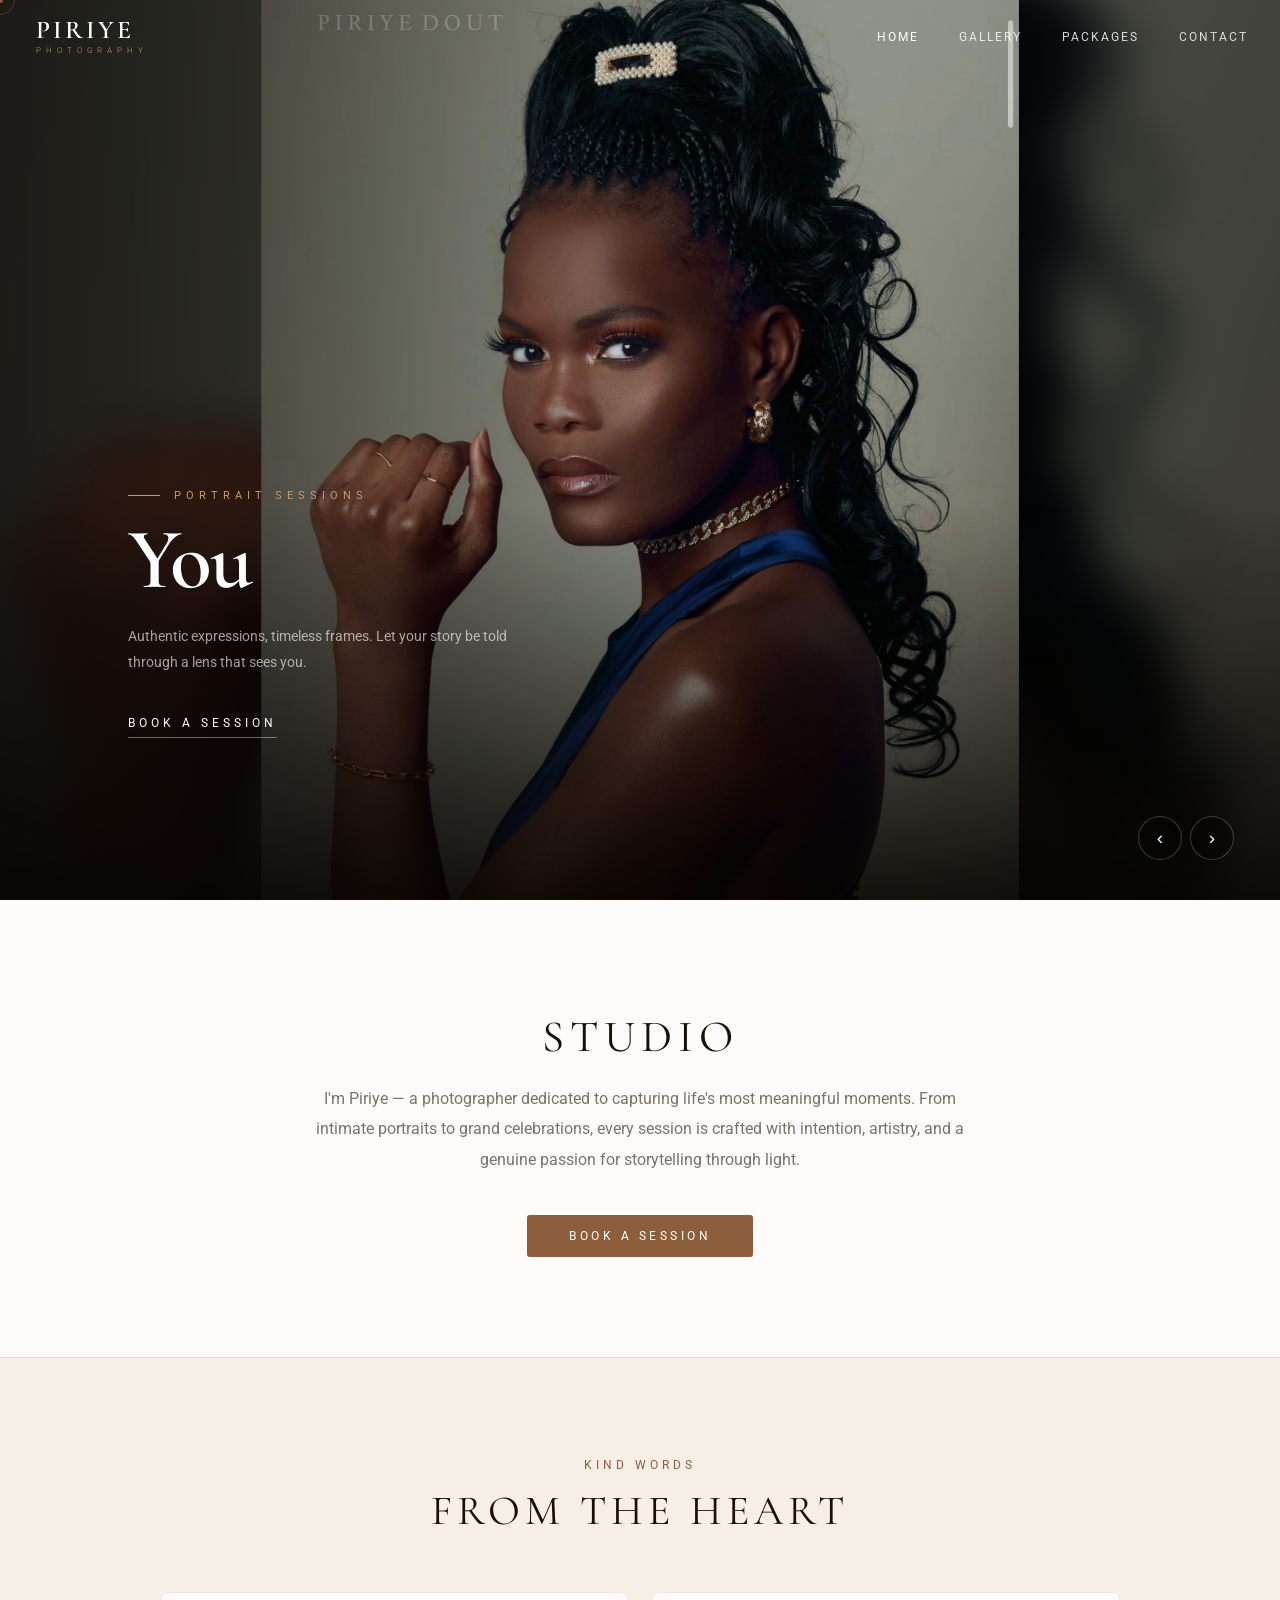
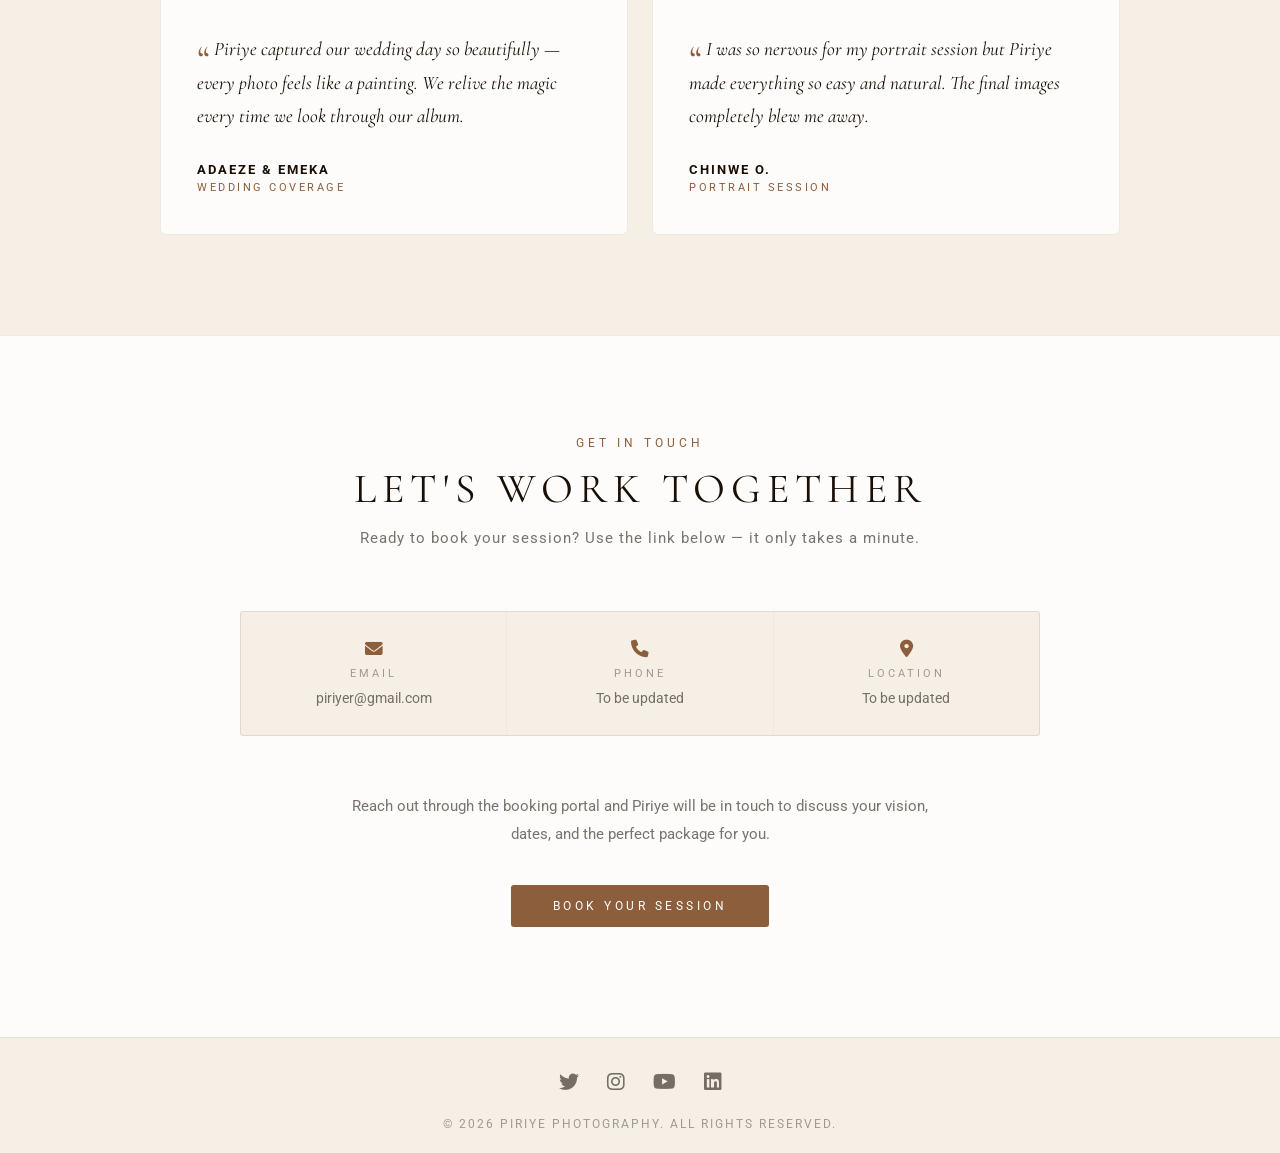
==== commit b767926c: "Add homepage slider to CMS so images and text can be managed together - content/slider.json: stores " ====
--- a/index.html
+++ b/index.html
@@ -50,67 +50,11 @@
         </ul>
     </nav>
 
-    <!-- Hero Slider -->
+    <!-- Hero Slider — slides injected by cms-loader.js from content/slider.json -->
     <div class="slider">
         <div class="list">
-
-            <div class="item active">
-                <div class="slide-blur"></div>
-                <img src="media/Piriye Shot.png" alt="Portrait Photography">
-                <div class="content">
-                    <span class="slide-tag">Portrait Sessions</span>
-                    <h2>You</h2>
-                    <p class="slide-desc">Authentic expressions, timeless frames. Let your story be told through a lens that sees you.</p>
-                    <a href="https://piriyeco.hbportal.co/public/book-now/1-booknow" target="_blank" class="slide-cta">Book a Session</a>
-                </div>
-            </div>
-
-            <div class="item">
-                <div class="slide-blur"></div>
-                <img src="media/Piriye Shot.png" alt="Wedding Photography">
-                <div class="content">
-                    <span class="slide-tag">Wedding Coverage</span>
-                    <h2>Love</h2>
-                    <p class="slide-desc">Your love story, beautifully preserved. Every glance, every tear, every laugh — forever yours.</p>
-                    <a href="https://piriyeco.hbportal.co/public/book-now/1-booknow" target="_blank" class="slide-cta">View Packages</a>
-                </div>
-            </div>
-
-            <div class="item">
-                <div class="slide-blur"></div>
-                <img src="media/Piriye Shot.png" alt="Engagement Photography">
-                <div class="content">
-                    <span class="slide-tag">Engagement Shoots</span>
-                    <h2>Us</h2>
-                    <p class="slide-desc">Celebrate your next chapter before the big day with a shoot that captures your connection.</p>
-                    <a href="https://piriyeco.hbportal.co/public/book-now/1-booknow" target="_blank" class="slide-cta">View Packages</a>
-                </div>
-            </div>
-
-            <div class="item">
-                <div class="slide-blur"></div>
-                <img src="media/doyin-birthday.jpg" alt="Event Photography">
-                <div class="content">
-                    <span class="slide-tag">Event Coverage</span>
-                    <h2>Live</h2>
-                    <p class="slide-desc">Every special moment captured and preserved. Relive the energy of your most important events.</p>
-                    <a href="https://piriyeco.hbportal.co/public/book-now/1-booknow" target="_blank" class="slide-cta">View Packages</a>
-                </div>
-            </div>
-
-            <div class="item">
-                <div class="slide-blur"></div>
-                <img src="media/Piriye Shot.png" alt="Content Creation">
-                <div class="content">
-                    <span class="slide-tag">Content Creation</span>
-                    <h2>Create</h2>
-                    <p class="slide-desc">Elevate your brand with stunning visuals that stop the scroll and tell your story.</p>
-                    <a href="https://piriyeco.hbportal.co/public/book-now/1-booknow" target="_blank" class="slide-cta">View Packages</a>
-                </div>
-            </div>
-
+            <!-- populated by cms-loader -->
         </div>
-
         <div class="arrows">
             <button id="prev">&#8249;</button>
             <button id="next">&#8250;</button>
